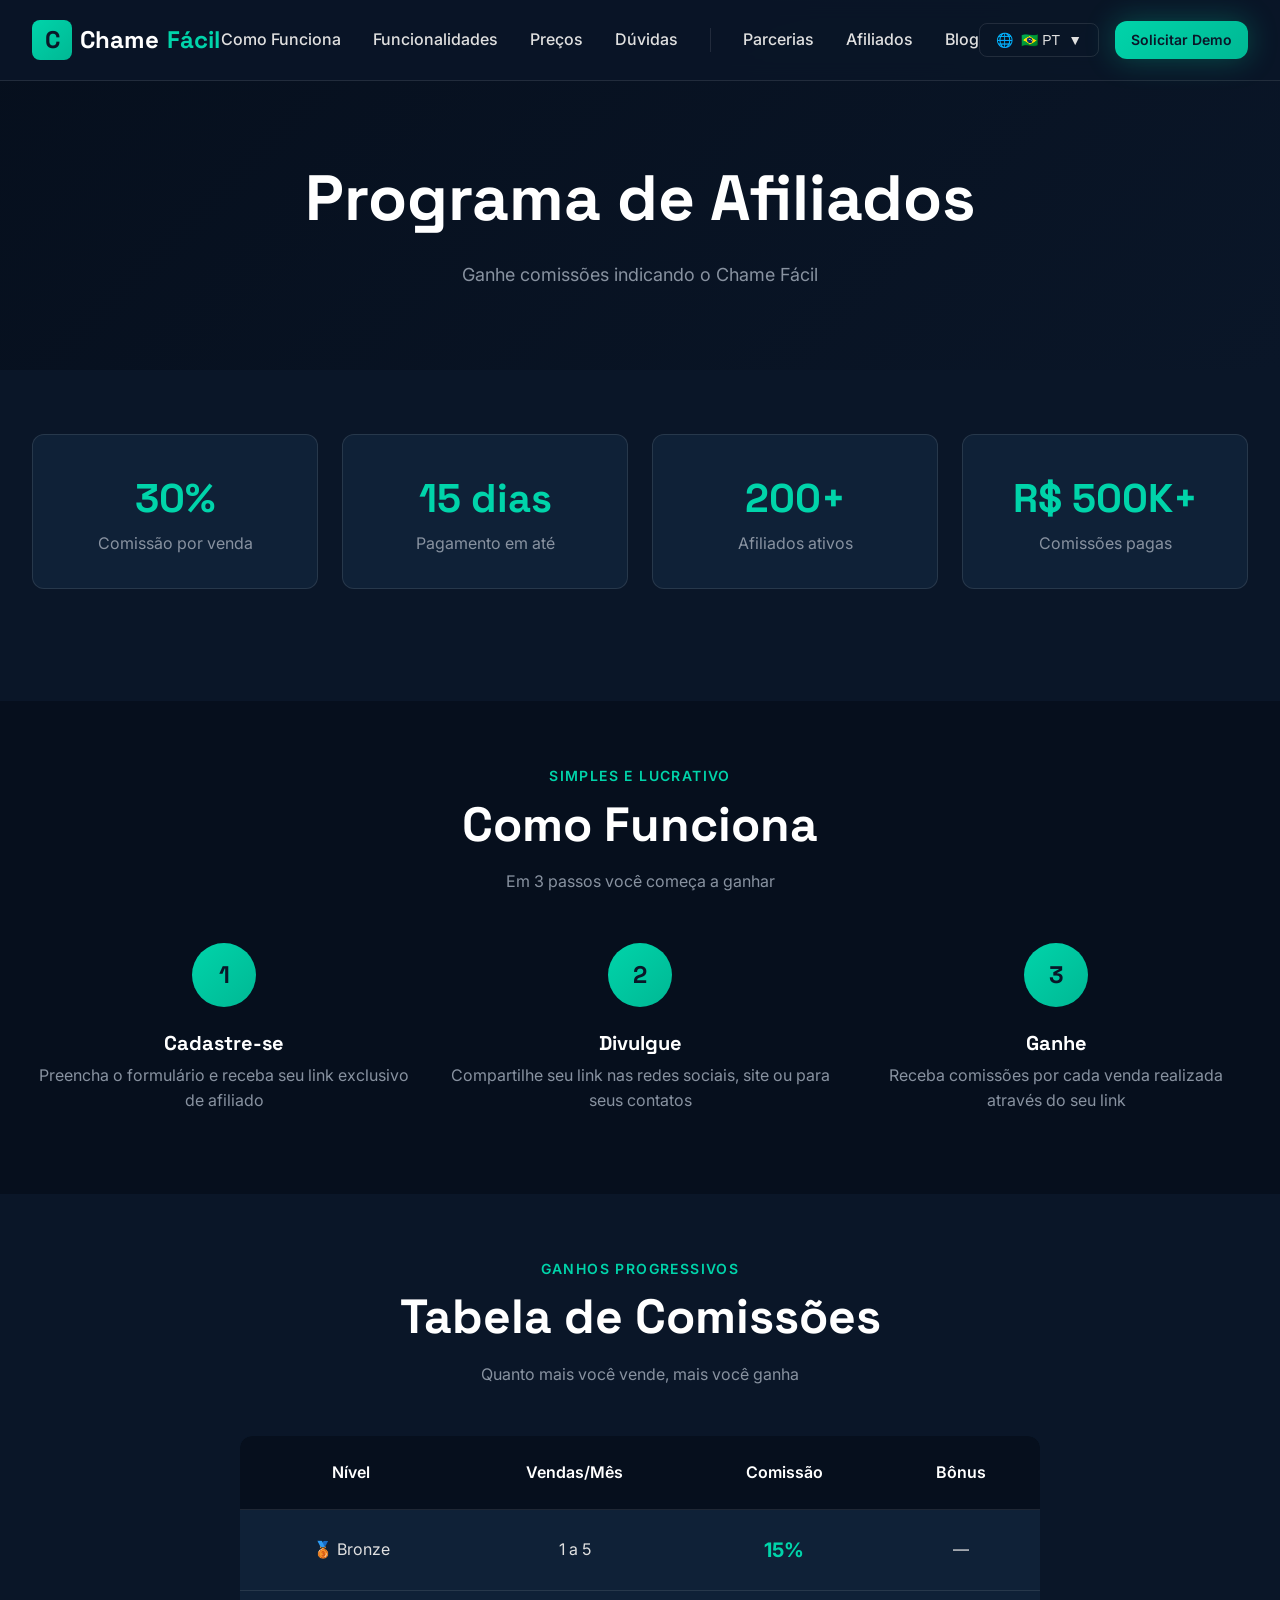
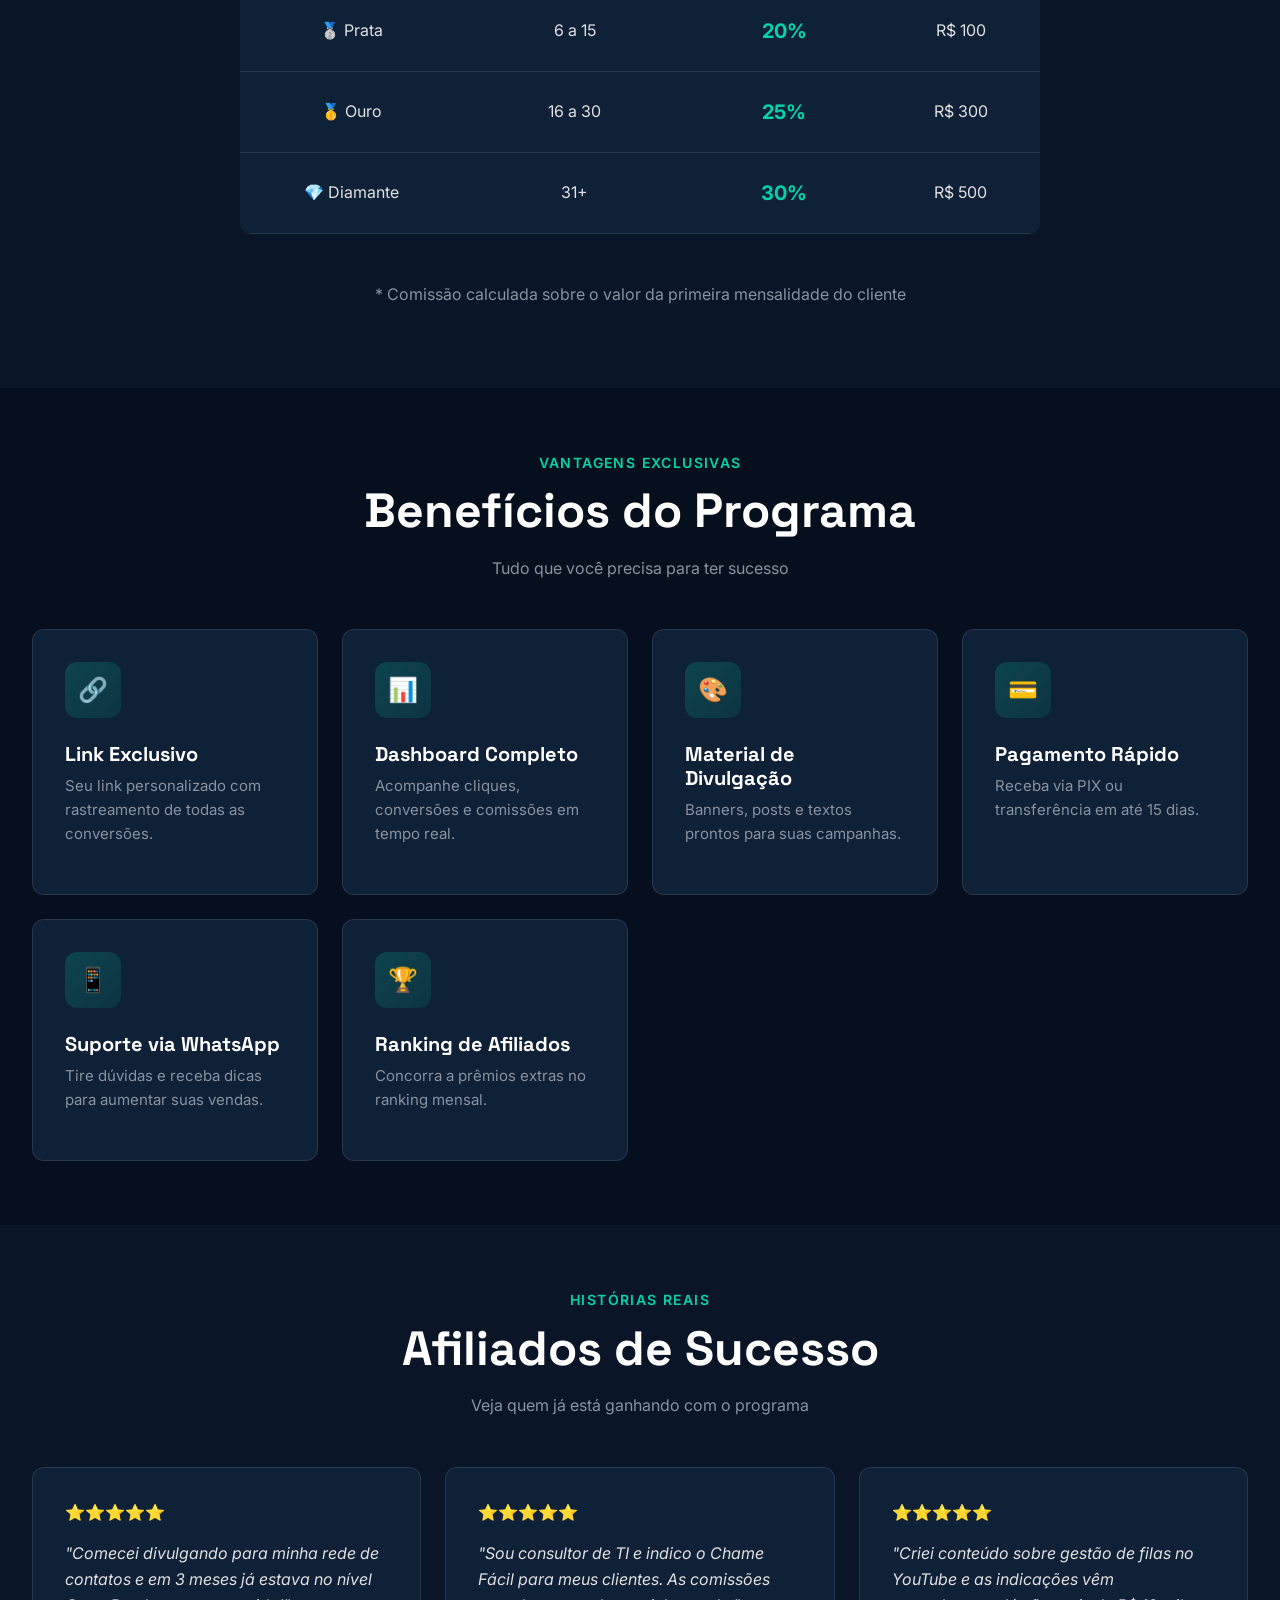
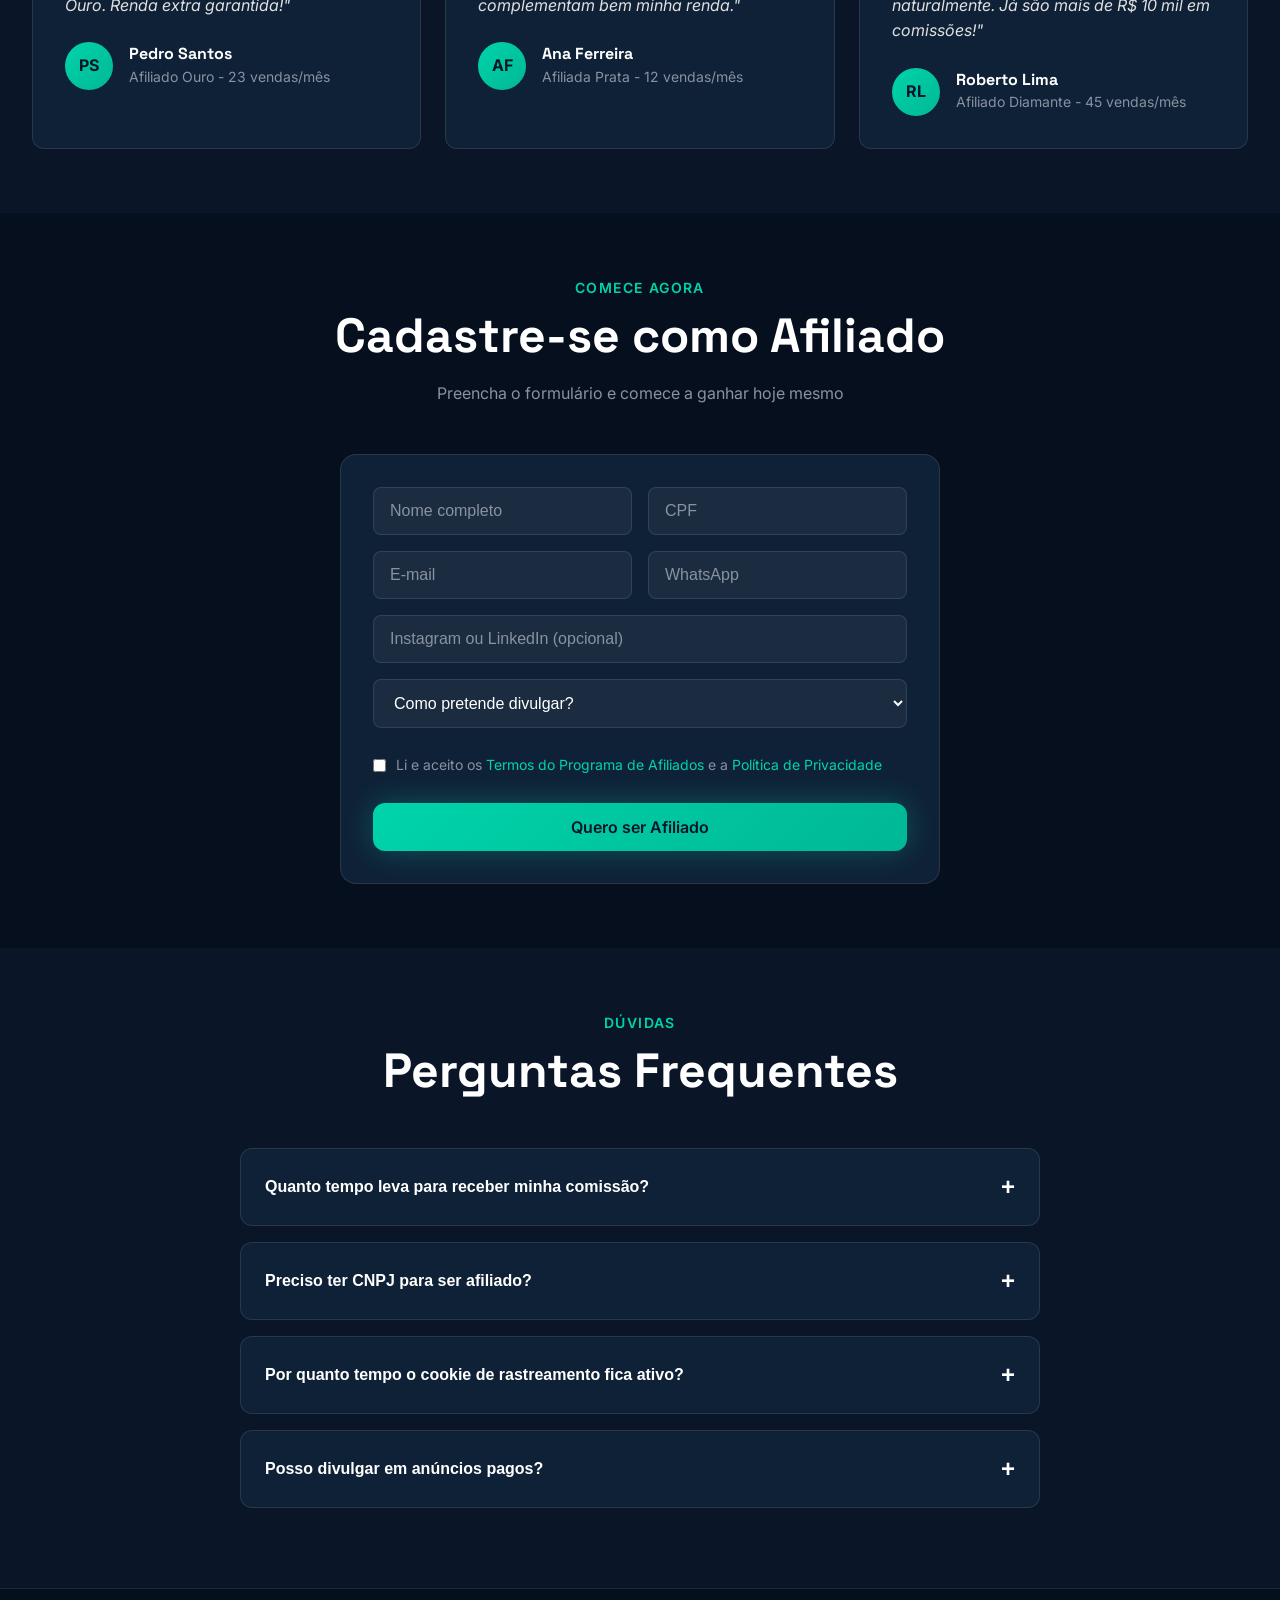
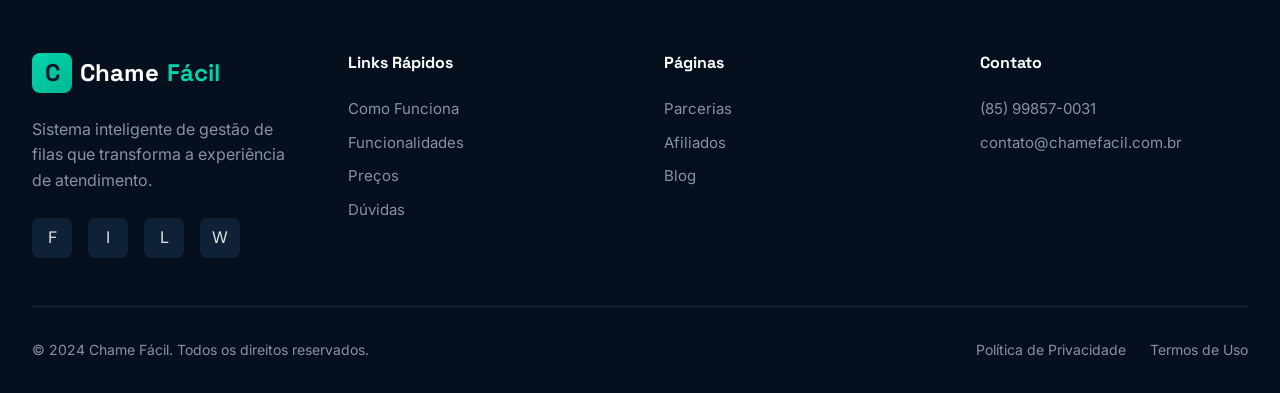
==== pages/afiliados.html @ 40f3c5d5 "feat: commit inicial - Chame Fácil landing page" ====
<!DOCTYPE html>
<html lang="pt-BR">
<head>
  <meta charset="UTF-8">
  <meta name="viewport" content="width=device-width, initial-scale=1.0">
  <meta name="description" content="Programa de Afiliados Chame Fácil - Ganhe comissões indicando">
  <title>Afiliados - Chame Fácil</title>
  <link rel="icon" type="image/svg+xml" href="../favicon.svg">
  <link rel="preconnect" href="https://fonts.googleapis.com">
  <link rel="preconnect" href="https://fonts.gstatic.com" crossorigin>
  <link href="https://fonts.googleapis.com/css2?family=Inter:wght@400;500;600;700&family=Space+Grotesk:wght@500;600;700&display=swap" rel="stylesheet">
  <link rel="stylesheet" href="../css/styles.css">
</head>
<body>
  <!-- Header -->
  <header class="header">
    <div class="container">
      <div class="header-inner">
        <a href="../index.html" class="logo">
          <div class="logo-icon">C</div>
          Chame<span>Fácil</span>
        </a>
        <nav class="nav">
          <a href="../index.html#como-funciona">Como Funciona</a>
          <a href="../index.html#funcionalidades">Funcionalidades</a>
          <a href="../index.html#precos">Preços</a>
          <a href="../index.html#faq">Dúvidas</a>
          <div class="nav-divider"></div>
          <a href="parcerias.html">Parcerias</a>
          <a href="afiliados.html" class="text-primary">Afiliados</a>
          <a href="blog.html">Blog</a>
        </nav>
        <div class="header-actions">
          <div class="language-selector">
            <button class="language-btn">🌐 🇧🇷 PT ▼</button>
            <div class="language-dropdown">
              <div class="language-option active" data-lang="pt">🇧🇷 Português</div>
              <div class="language-option" data-lang="es">🇪🇸 Español</div>
              <div class="language-option" data-lang="en">🇺🇸 English</div>
            </div>
          </div>
          <a href="../index.html#contato" class="btn btn-primary btn-sm">Solicitar Demo</a>
        </div>
        <button class="mobile-menu-btn"><span></span><span></span><span></span></button>
      </div>
    </div>
  </header>

  <!-- Page Hero -->
  <section class="page-hero">
    <div class="container">
      <h1 data-i18n="affiliates_title">Programa de Afiliados</h1>
      <p data-i18n="affiliates_subtitle">Ganhe comissões indicando o Chame Fácil</p>
    </div>
  </section>

  <!-- Stats -->
  <section class="section">
    <div class="container">
      <div class="affiliate-stats">
        <div class="affiliate-stat">
          <div class="affiliate-stat-value">30%</div>
          <div class="affiliate-stat-label" data-i18n="affiliates_stat_1">Comissão por venda</div>
        </div>
        <div class="affiliate-stat">
          <div class="affiliate-stat-value">15 dias</div>
          <div class="affiliate-stat-label" data-i18n="affiliates_stat_2">Pagamento em até</div>
        </div>
        <div class="affiliate-stat">
          <div class="affiliate-stat-value">200+</div>
          <div class="affiliate-stat-label" data-i18n="affiliates_stat_3">Afiliados ativos</div>
        </div>
        <div class="affiliate-stat">
          <div class="affiliate-stat-value">R$ 500K+</div>
          <div class="affiliate-stat-label" data-i18n="affiliates_stat_4">Comissões pagas</div>
        </div>
      </div>
    </div>
  </section>

  <!-- Como Funciona -->
  <section class="section section-dark">
    <div class="container">
      <div class="section-title">
        <span>Simples e Lucrativo</span>
        <h2>Como Funciona</h2>
        <p>Em 3 passos você começa a ganhar</p>
      </div>
      <div class="steps-container">
        <div class="step-card">
          <div class="step-number">1</div>
          <h3>Cadastre-se</h3>
          <p>Preencha o formulário e receba seu link exclusivo de afiliado</p>
        </div>
        <div class="step-card">
          <div class="step-number">2</div>
          <h3>Divulgue</h3>
          <p>Compartilhe seu link nas redes sociais, site ou para seus contatos</p>
        </div>
        <div class="step-card">
          <div class="step-number">3</div>
          <h3>Ganhe</h3>
          <p>Receba comissões por cada venda realizada através do seu link</p>
        </div>
      </div>
    </div>
  </section>

  <!-- Tabela de Comissões -->
  <section class="section">
    <div class="container">
      <div class="section-title">
        <span>Ganhos Progressivos</span>
        <h2>Tabela de Comissões</h2>
        <p>Quanto mais você vende, mais você ganha</p>
      </div>
      <div style="max-width: 800px; margin: 0 auto;">
        <table class="commission-table">
          <thead>
            <tr>
              <th>Nível</th>
              <th>Vendas/Mês</th>
              <th>Comissão</th>
              <th>Bônus</th>
            </tr>
          </thead>
          <tbody>
            <tr>
              <td>🥉 Bronze</td>
              <td>1 a 5</td>
              <td class="commission-highlight">15%</td>
              <td>—</td>
            </tr>
            <tr>
              <td>🥈 Prata</td>
              <td>6 a 15</td>
              <td class="commission-highlight">20%</td>
              <td>R$ 100</td>
            </tr>
            <tr>
              <td>🥇 Ouro</td>
              <td>16 a 30</td>
              <td class="commission-highlight">25%</td>
              <td>R$ 300</td>
            </tr>
            <tr>
              <td>💎 Diamante</td>
              <td>31+</td>
              <td class="commission-highlight">30%</td>
              <td>R$ 500</td>
            </tr>
          </tbody>
        </table>
      </div>
      <p class="text-center text-muted mt-3">* Comissão calculada sobre o valor da primeira mensalidade do cliente</p>
    </div>
  </section>

  <!-- Benefícios -->
  <section class="section section-dark">
    <div class="container">
      <div class="section-title">
        <span>Vantagens Exclusivas</span>
        <h2>Benefícios do Programa</h2>
        <p>Tudo que você precisa para ter sucesso</p>
      </div>
      <div class="features-grid">
        <div class="feature-card">
          <div class="feature-icon">🔗</div>
          <h3>Link Exclusivo</h3>
          <p>Seu link personalizado com rastreamento de todas as conversões.</p>
        </div>
        <div class="feature-card">
          <div class="feature-icon">📊</div>
          <h3>Dashboard Completo</h3>
          <p>Acompanhe cliques, conversões e comissões em tempo real.</p>
        </div>
        <div class="feature-card">
          <div class="feature-icon">🎨</div>
          <h3>Material de Divulgação</h3>
          <p>Banners, posts e textos prontos para suas campanhas.</p>
        </div>
        <div class="feature-card">
          <div class="feature-icon">💳</div>
          <h3>Pagamento Rápido</h3>
          <p>Receba via PIX ou transferência em até 15 dias.</p>
        </div>
        <div class="feature-card">
          <div class="feature-icon">📱</div>
          <h3>Suporte via WhatsApp</h3>
          <p>Tire dúvidas e receba dicas para aumentar suas vendas.</p>
        </div>
        <div class="feature-card">
          <div class="feature-icon">🏆</div>
          <h3>Ranking de Afiliados</h3>
          <p>Concorra a prêmios extras no ranking mensal.</p>
        </div>
      </div>
    </div>
  </section>

  <!-- Depoimentos -->
  <section class="section">
    <div class="container">
      <div class="section-title">
        <span>Histórias Reais</span>
        <h2>Afiliados de Sucesso</h2>
        <p>Veja quem já está ganhando com o programa</p>
      </div>
      <div class="testimonials-grid">
        <div class="testimonial-card">
          <div class="testimonial-stars">⭐⭐⭐⭐⭐</div>
          <p class="testimonial-text">"Comecei divulgando para minha rede de contatos e em 3 meses já estava no nível Ouro. Renda extra garantida!"</p>
          <div class="testimonial-author">
            <div class="testimonial-avatar">PS</div>
            <div class="testimonial-info">
              <h4>Pedro Santos</h4>
              <p>Afiliado Ouro - 23 vendas/mês</p>
            </div>
          </div>
        </div>
        <div class="testimonial-card">
          <div class="testimonial-stars">⭐⭐⭐⭐⭐</div>
          <p class="testimonial-text">"Sou consultor de TI e indico o Chame Fácil para meus clientes. As comissões complementam bem minha renda."</p>
          <div class="testimonial-author">
            <div class="testimonial-avatar">AF</div>
            <div class="testimonial-info">
              <h4>Ana Ferreira</h4>
              <p>Afiliada Prata - 12 vendas/mês</p>
            </div>
          </div>
        </div>
        <div class="testimonial-card">
          <div class="testimonial-stars">⭐⭐⭐⭐⭐</div>
          <p class="testimonial-text">"Criei conteúdo sobre gestão de filas no YouTube e as indicações vêm naturalmente. Já são mais de R$ 10 mil em comissões!"</p>
          <div class="testimonial-author">
            <div class="testimonial-avatar">RL</div>
            <div class="testimonial-info">
              <h4>Roberto Lima</h4>
              <p>Afiliado Diamante - 45 vendas/mês</p>
            </div>
          </div>
        </div>
      </div>
    </div>
  </section>

  <!-- Formulário de Cadastro -->
  <section class="section section-dark">
    <div class="container">
      <div class="section-title">
        <span>Comece Agora</span>
        <h2>Cadastre-se como Afiliado</h2>
        <p>Preencha o formulário e comece a ganhar hoje mesmo</p>
      </div>
      <div class="contact-form-card" style="max-width: 600px; margin: 0 auto;">
        <form class="contact-form">
          <div class="form-row">
            <input type="text" class="form-input" placeholder="Nome completo" required>
            <input type="text" class="form-input" placeholder="CPF" required>
          </div>
          <div class="form-row">
            <input type="email" class="form-input" placeholder="E-mail" required>
            <input type="tel" class="form-input" placeholder="WhatsApp" required>
          </div>
          <input type="text" class="form-input" placeholder="Instagram ou LinkedIn (opcional)">
          <select class="form-select">
            <option value="">Como pretende divulgar?</option>
            <option value="redes-sociais">Redes Sociais</option>
            <option value="site-blog">Site ou Blog</option>
            <option value="youtube">YouTube</option>
            <option value="indicacao-direta">Indicação Direta</option>
            <option value="email-marketing">E-mail Marketing</option>
            <option value="outros">Outros</option>
          </select>
          <div style="display: flex; align-items: flex-start; gap: 10px; margin: 10px 0;">
            <input type="checkbox" id="termos" required style="margin-top: 5px;">
            <label for="termos" style="font-size: 0.875rem; color: var(--text-muted);">
              Li e aceito os <a href="#" style="color: var(--primary);">Termos do Programa de Afiliados</a> e a <a href="#" style="color: var(--primary);">Política de Privacidade</a>
            </label>
          </div>
          <button type="submit" class="btn btn-primary">Quero ser Afiliado</button>
        </form>
      </div>
    </div>
  </section>

  <!-- FAQ -->
  <section class="section">
    <div class="container">
      <div class="section-title">
        <span>Dúvidas</span>
        <h2>Perguntas Frequentes</h2>
      </div>
      <div class="faq-list">
        <div class="faq-item">
          <button class="faq-question">
            <span>Quanto tempo leva para receber minha comissão?</span>
            <span class="faq-icon">+</span>
          </button>
          <div class="faq-answer">
            <div class="faq-answer-content">
              As comissões são pagas em até 15 dias após a confirmação do pagamento pelo cliente. Você pode acompanhar o status no seu dashboard.
            </div>
          </div>
        </div>
        <div class="faq-item">
          <button class="faq-question">
            <span>Preciso ter CNPJ para ser afiliado?</span>
            <span class="faq-icon">+</span>
          </button>
          <div class="faq-answer">
            <div class="faq-answer-content">
              Não! Você pode se cadastrar como pessoa física usando seu CPF. Os pagamentos são feitos via PIX ou transferência bancária.
            </div>
          </div>
        </div>
        <div class="faq-item">
          <button class="faq-question">
            <span>Por quanto tempo o cookie de rastreamento fica ativo?</span>
            <span class="faq-icon">+</span>
          </button>
          <div class="faq-answer">
            <div class="faq-answer-content">
              O cookie fica ativo por 90 dias. Se o cliente acessar seu link e converter dentro desse período, a comissão é sua.
            </div>
          </div>
        </div>
        <div class="faq-item">
          <button class="faq-question">
            <span>Posso divulgar em anúncios pagos?</span>
            <span class="faq-icon">+</span>
          </button>
          <div class="faq-answer">
            <div class="faq-answer-content">
              Sim, você pode usar Google Ads, Facebook Ads e outras plataformas. Apenas não é permitido usar a marca "Chame Fácil" em anúncios de busca.
            </div>
          </div>
        </div>
      </div>
    </div>
  </section>

  <!-- Footer -->
  <footer class="footer">
    <div class="container">
      <div class="footer-grid">
        <div class="footer-brand">
          <a href="../index.html" class="logo">
            <div class="logo-icon">C</div>
            Chame<span>Fácil</span>
          </a>
          <p>Sistema inteligente de gestão de filas que transforma a experiência de atendimento.</p>
          <div class="footer-social">
            <a href="#">F</a>
            <a href="#">I</a>
            <a href="#">L</a>
            <a href="https://wa.me/5585998570031">W</a>
          </div>
        </div>
        <div class="footer-column">
          <h4>Links Rápidos</h4>
          <ul class="footer-links">
            <li><a href="../index.html#como-funciona">Como Funciona</a></li>
            <li><a href="../index.html#funcionalidades">Funcionalidades</a></li>
            <li><a href="../index.html#precos">Preços</a></li>
            <li><a href="../index.html#faq">Dúvidas</a></li>
          </ul>
        </div>
        <div class="footer-column">
          <h4>Páginas</h4>
          <ul class="footer-links">
            <li><a href="parcerias.html">Parcerias</a></li>
            <li><a href="afiliados.html">Afiliados</a></li>
            <li><a href="blog.html">Blog</a></li>
          </ul>
        </div>
        <div class="footer-column">
          <h4>Contato</h4>
          <ul class="footer-links">
            <li><a href="tel:+5585998570031">(85) 99857-0031</a></li>
            <li><a href="mailto:contato@chamefacil.com.br">contato@chamefacil.com.br</a></li>
          </ul>
        </div>
      </div>
      <div class="footer-bottom">
        <p>© 2024 Chame Fácil. Todos os direitos reservados.</p>
        <div class="footer-legal">
          <a href="#">Política de Privacidade</a>
          <a href="#">Termos de Uso</a>
        </div>
      </div>
    </div>
  </footer>

  <script src="../js/main.js"></script>
</body>
</html>
---- css/styles.css ----
/* ============================================
   CHAME FÁCIL - ESTILOS PRINCIPAIS
   Sistema de Gestão de Filas Inteligente
   ============================================ */

/* ============================================
   1. RESET E VARIÁVEIS
   ============================================ */
:root {
  /* Cores principais */
  --primary: #00D4AA;
  --primary-dark: #00B894;
  --primary-light: #00F5C4;
  --secondary: #FF6B35;
  --secondary-dark: #E55A2B;
  
  /* Cores de fundo */
  --bg-dark: #0A1628;
  --bg-darker: #060F1D;
  --bg-card: #0F2137;
  --bg-card-hover: #142A45;
  
  /* Cores de texto */
  --text-white: #FFFFFF;
  --text-light: #E0E0E0;
  --text-muted: #8892A0;
  --text-dark: #1A1A2E;
  
  /* Cores de borda */
  --border-color: rgba(0, 212, 170, 0.2);
  --border-light: rgba(255, 255, 255, 0.1);
  
  /* Sombras */
  --shadow-sm: 0 2px 4px rgba(0, 0, 0, 0.1);
  --shadow-md: 0 4px 12px rgba(0, 0, 0, 0.15);
  --shadow-lg: 0 8px 24px rgba(0, 0, 0, 0.2);
  --shadow-glow: 0 0 30px rgba(0, 212, 170, 0.3);
  
  /* Tipografia */
  --font-display: 'Space Grotesk', sans-serif;
  --font-body: 'Inter', sans-serif;
  
  /* Espaçamentos */
  --spacing-xs: 0.5rem;
  --spacing-sm: 1rem;
  --spacing-md: 1.5rem;
  --spacing-lg: 2rem;
  --spacing-xl: 3rem;
  --spacing-2xl: 4rem;
  
  /* Bordas */
  --radius-sm: 0.375rem;
  --radius-md: 0.5rem;
  --radius-lg: 0.75rem;
  --radius-xl: 1rem;
  --radius-full: 9999px;
  
  /* Transições */
  --transition-fast: 0.15s ease;
  --transition-normal: 0.3s ease;
  --transition-slow: 0.5s ease;
}

* {
  margin: 0;
  padding: 0;
  box-sizing: border-box;
}

html {
  scroll-behavior: smooth;
}

body {
  font-family: var(--font-body);
  background-color: var(--bg-dark);
  color: var(--text-light);
  line-height: 1.6;
  overflow-x: hidden;
}

/* ============================================
   2. TIPOGRAFIA
   ============================================ */
h1, h2, h3, h4, h5, h6 {
  font-family: var(--font-display);
  font-weight: 700;
  line-height: 1.2;
  color: var(--text-white);
}

h1 { font-size: clamp(2.5rem, 5vw, 4rem); }
h2 { font-size: clamp(2rem, 4vw, 3rem); }
h3 { font-size: clamp(1.5rem, 3vw, 2rem); }
h4 { font-size: clamp(1.25rem, 2vw, 1.5rem); }

p {
  color: var(--text-light);
  margin-bottom: var(--spacing-sm);
}

a {
  color: var(--primary);
  text-decoration: none;
  transition: color var(--transition-fast);
}

a:hover {
  color: var(--primary-light);
}

/* ============================================
   3. CONTAINER E LAYOUT
   ============================================ */
.container {
  width: 100%;
  max-width: 1280px;
  margin: 0 auto;
  padding: 0 var(--spacing-sm);
}

@media (min-width: 768px) {
  .container {
    padding: 0 var(--spacing-md);
  }
}

@media (min-width: 1024px) {
  .container {
    padding: 0 var(--spacing-lg);
  }
}

.section {
  padding: var(--spacing-2xl) 0;
}

.section-dark {
  background-color: var(--bg-darker);
}

.section-title {
  text-align: center;
  margin-bottom: var(--spacing-xl);
}

.section-title span {
  display: block;
  color: var(--primary);
  font-size: 0.875rem;
  font-weight: 600;
  text-transform: uppercase;
  letter-spacing: 0.1em;
  margin-bottom: var(--spacing-xs);
}

.section-title h2 {
  margin-bottom: var(--spacing-sm);
}

.section-title p {
  color: var(--text-muted);
  max-width: 600px;
  margin: 0 auto;
}

/* ============================================
   4. BOTÕES
   ============================================ */
.btn {
  display: inline-flex;
  align-items: center;
  justify-content: center;
  gap: var(--spacing-xs);
  padding: 0.875rem 1.75rem;
  font-family: var(--font-body);
  font-size: 1rem;
  font-weight: 600;
  border: none;
  border-radius: var(--radius-lg);
  cursor: pointer;
  transition: all var(--transition-normal);
  text-decoration: none;
}

.btn-primary {
  background: linear-gradient(135deg, var(--primary), var(--primary-dark));
  color: var(--bg-dark);
  box-shadow: var(--shadow-glow);
}

.btn-primary:hover {
  transform: translateY(-2px);
  box-shadow: 0 0 40px rgba(0, 212, 170, 0.4);
  color: var(--bg-dark);
}

.btn-secondary {
  background: transparent;
  color: var(--text-white);
  border: 2px solid var(--border-color);
}

.btn-secondary:hover {
  background: rgba(0, 212, 170, 0.1);
  border-color: var(--primary);
  color: var(--text-white);
}

.btn-outline {
  background: transparent;
  color: var(--primary);
  border: 2px solid var(--primary);
}

.btn-outline:hover {
  background: var(--primary);
  color: var(--bg-dark);
}

.btn-orange {
  background: linear-gradient(135deg, var(--secondary), var(--secondary-dark));
  color: var(--text-white);
}

.btn-orange:hover {
  transform: translateY(-2px);
  box-shadow: 0 0 30px rgba(255, 107, 53, 0.4);
  color: var(--text-white);
}

.btn-sm {
  padding: 0.5rem 1rem;
  font-size: 0.875rem;
}

.btn-lg {
  padding: 1rem 2rem;
  font-size: 1.125rem;
}

/* ============================================
   5. HEADER / NAVEGAÇÃO
   ============================================ */
.header {
  position: fixed;
  top: 0;
  left: 0;
  right: 0;
  z-index: 1000;
  background: rgba(10, 22, 40, 0.95);
  backdrop-filter: blur(10px);
  border-bottom: 1px solid var(--border-light);
  transition: all var(--transition-normal);
}

.header.scrolled {
  background: rgba(10, 22, 40, 0.98);
  box-shadow: var(--shadow-md);
}

.header-inner {
  display: flex;
  align-items: center;
  justify-content: space-between;
  height: 80px;
}

.logo {
  display: flex;
  align-items: center;
  gap: var(--spacing-xs);
  font-family: var(--font-display);
  font-size: 1.5rem;
  font-weight: 700;
  color: var(--text-white);
}

.logo-icon {
  width: 40px;
  height: 40px;
  background: linear-gradient(135deg, var(--primary), var(--primary-dark));
  border-radius: var(--radius-md);
  display: flex;
  align-items: center;
  justify-content: center;
  font-weight: 700;
  color: var(--bg-dark);
}

.logo span {
  color: var(--primary);
}

.nav {
  display: none;
  align-items: center;
  gap: var(--spacing-lg);
}

@media (min-width: 1024px) {
  .nav {
    display: flex;
  }
}

.nav a {
  color: var(--text-light);
  font-weight: 500;
  transition: color var(--transition-fast);
}

.nav a:hover {
  color: var(--primary);
}

.nav-divider {
  width: 1px;
  height: 24px;
  background: var(--border-light);
}

.header-actions {
  display: flex;
  align-items: center;
  gap: var(--spacing-sm);
}

.language-selector {
  position: relative;
}

.language-btn {
  display: flex;
  align-items: center;
  gap: var(--spacing-xs);
  padding: 0.5rem 1rem;
  background: transparent;
  border: 1px solid var(--border-light);
  border-radius: var(--radius-md);
  color: var(--text-light);
  font-size: 0.875rem;
  cursor: pointer;
  transition: all var(--transition-fast);
}

.language-btn:hover {
  border-color: var(--primary);
}

.language-dropdown {
  position: absolute;
  top: 100%;
  right: 0;
  margin-top: var(--spacing-xs);
  background: var(--bg-card);
  border: 1px solid var(--border-light);
  border-radius: var(--radius-md);
  min-width: 150px;
  opacity: 0;
  visibility: hidden;
  transform: translateY(-10px);
  transition: all var(--transition-fast);
}

.language-selector.active .language-dropdown {
  opacity: 1;
  visibility: visible;
  transform: translateY(0);
}

.language-option {
  display: flex;
  align-items: center;
  gap: var(--spacing-xs);
  padding: 0.75rem 1rem;
  color: var(--text-light);
  cursor: pointer;
  transition: background var(--transition-fast);
}

.language-option:hover {
  background: var(--bg-card-hover);
}

.language-option.active {
  color: var(--primary);
}

/* Mobile Menu */
.mobile-menu-btn {
  display: flex;
  flex-direction: column;
  gap: 5px;
  padding: 10px;
  background: transparent;
  border: none;
  cursor: pointer;
}

@media (min-width: 1024px) {
  .mobile-menu-btn {
    display: none;
  }
}

.mobile-menu-btn span {
  display: block;
  width: 24px;
  height: 2px;
  background: var(--text-white);
  transition: all var(--transition-fast);
}

.mobile-nav {
  position: fixed;
  top: 80px;
  left: 0;
  right: 0;
  bottom: 0;
  background: var(--bg-dark);
  padding: var(--spacing-lg);
  transform: translateX(100%);
  transition: transform var(--transition-normal);
}

.mobile-nav.active {
  transform: translateX(0);
}

.mobile-nav a {
  display: block;
  padding: var(--spacing-sm) 0;
  color: var(--text-light);
  font-size: 1.125rem;
  border-bottom: 1px solid var(--border-light);
}

/* ============================================
   6. HERO SECTION
   ============================================ */
.hero {
  position: relative;
  min-height: 100vh;
  display: flex;
  align-items: center;
  padding-top: 80px;
  overflow: hidden;
}

.hero-bg {
  position: absolute;
  inset: 0;
  z-index: -1;
}

.hero-bg img {
  width: 100%;
  height: 100%;
  object-fit: cover;
  opacity: 0.3;
}

.hero-bg::after {
  content: '';
  position: absolute;
  inset: 0;
  background: linear-gradient(135deg, rgba(10, 22, 40, 0.95), rgba(10, 22, 40, 0.8));
}

.hero-inner {
  display: grid;
  grid-template-columns: 1fr;
  gap: var(--spacing-xl);
  align-items: center;
}

@media (min-width: 1024px) {
  .hero-inner {
    grid-template-columns: 1fr 1fr;
  }
}

.hero-content {
  max-width: 600px;
}

.hero-badge {
  display: inline-flex;
  align-items: center;
  gap: var(--spacing-xs);
  padding: 0.5rem 1rem;
  background: rgba(0, 212, 170, 0.1);
  border: 1px solid var(--border-color);
  border-radius: var(--radius-full);
  color: var(--primary);
  font-size: 0.875rem;
  font-weight: 500;
  margin-bottom: var(--spacing-md);
}

.hero-badge::before {
  content: '';
  width: 8px;
  height: 8px;
  background: var(--primary);
  border-radius: 50%;
  animation: pulse 2s infinite;
}

@keyframes pulse {
  0%, 100% { opacity: 1; }
  50% { opacity: 0.5; }
}

.hero-title {
  margin-bottom: var(--spacing-md);
}

.hero-title span {
  color: var(--primary);
}

.hero-description {
  font-size: 1.125rem;
  color: var(--text-muted);
  margin-bottom: var(--spacing-lg);
}

.hero-buttons {
  display: flex;
  flex-wrap: wrap;
  gap: var(--spacing-sm);
  margin-bottom: var(--spacing-xl);
}

.hero-stats {
  display: grid;
  grid-template-columns: repeat(3, 1fr);
  gap: var(--spacing-md);
}

.hero-stat {
  text-align: center;
}

.hero-stat-value {
  font-family: var(--font-display);
  font-size: 2.5rem;
  font-weight: 700;
  color: var(--primary);
}

.hero-stat-label {
  font-size: 0.875rem;
  color: var(--text-muted);
}

/* Hero Form */
.hero-form-card {
  background: rgba(15, 33, 55, 0.9);
  backdrop-filter: blur(10px);
  border: 1px solid var(--border-light);
  border-radius: var(--radius-xl);
  padding: var(--spacing-lg);
}

.hero-form-title {
  font-size: 1.5rem;
  text-align: center;
  margin-bottom: var(--spacing-xs);
}

.hero-form-subtitle {
  text-align: center;
  color: var(--text-muted);
  margin-bottom: var(--spacing-md);
}

.hero-form {
  display: flex;
  flex-direction: column;
  gap: var(--spacing-sm);
}

.form-input {
  width: 100%;
  padding: 0.875rem 1rem;
  background: rgba(255, 255, 255, 0.05);
  border: 1px solid var(--border-light);
  border-radius: var(--radius-md);
  color: var(--text-white);
  font-size: 1rem;
  transition: all var(--transition-fast);
}

.form-input::placeholder {
  color: var(--text-muted);
}

.form-input:focus {
  outline: none;
  border-color: var(--primary);
  background: rgba(0, 212, 170, 0.05);
}

.form-submit {
  width: 100%;
  margin-top: var(--spacing-xs);
}

.form-trust {
  display: flex;
  justify-content: center;
  gap: var(--spacing-md);
  margin-top: var(--spacing-sm);
  font-size: 0.875rem;
  color: var(--text-muted);
}

.form-trust span {
  display: flex;
  align-items: center;
  gap: var(--spacing-xs);
}

/* ============================================
   7. FEATURES SECTION
   ============================================ */
.features-grid {
  display: grid;
  grid-template-columns: repeat(auto-fit, minmax(280px, 1fr));
  gap: var(--spacing-md);
}

.feature-card {
  background: var(--bg-card);
  border: 1px solid var(--border-light);
  border-radius: var(--radius-lg);
  padding: var(--spacing-lg);
  transition: all var(--transition-normal);
}

.feature-card:hover {
  transform: translateY(-5px);
  border-color: var(--primary);
  box-shadow: var(--shadow-glow);
}

.feature-icon {
  width: 56px;
  height: 56px;
  background: linear-gradient(135deg, rgba(0, 212, 170, 0.2), rgba(0, 212, 170, 0.1));
  border-radius: var(--radius-lg);
  display: flex;
  align-items: center;
  justify-content: center;
  margin-bottom: var(--spacing-md);
  font-size: 1.5rem;
}

.feature-card h3 {
  font-size: 1.25rem;
  margin-bottom: var(--spacing-xs);
}

.feature-card p {
  color: var(--text-muted);
  font-size: 0.9375rem;
}

/* ============================================
   8. HOW IT WORKS SECTION
   ============================================ */
.steps-container {
  display: grid;
  grid-template-columns: repeat(auto-fit, minmax(250px, 1fr));
  gap: var(--spacing-lg);
  position: relative;
}

.step-card {
  text-align: center;
  position: relative;
}

.step-number {
  width: 64px;
  height: 64px;
  background: linear-gradient(135deg, var(--primary), var(--primary-dark));
  border-radius: 50%;
  display: flex;
  align-items: center;
  justify-content: center;
  font-family: var(--font-display);
  font-size: 1.5rem;
  font-weight: 700;
  color: var(--bg-dark);
  margin: 0 auto var(--spacing-md);
}

.step-card h3 {
  font-size: 1.25rem;
  margin-bottom: var(--spacing-xs);
}

.step-card p {
  color: var(--text-muted);
}

/* ============================================
   9. PRICING SECTION
   ============================================ */
.pricing-cards {
  display: grid;
  grid-template-columns: repeat(auto-fit, minmax(220px, 1fr));
  gap: var(--spacing-md);
  margin-bottom: var(--spacing-xl);
}

.pricing-card {
  background: var(--bg-card);
  border: 1px solid var(--border-light);
  border-radius: var(--radius-xl);
  padding: var(--spacing-lg);
  text-align: center;
  position: relative;
  transition: all var(--transition-normal);
}

.pricing-card:hover {
  transform: translateY(-5px);
  border-color: var(--primary);
}

.pricing-card.popular {
  border-color: var(--primary);
  box-shadow: var(--shadow-glow);
}

.pricing-badge {
  position: absolute;
  top: -12px;
  left: 50%;
  transform: translateX(-50%);
  background: linear-gradient(135deg, var(--primary), var(--primary-dark));
  color: var(--bg-dark);
  padding: 0.25rem 1rem;
  border-radius: var(--radius-full);
  font-size: 0.75rem;
  font-weight: 600;
}

.pricing-icon {
  font-size: 2.5rem;
  margin-bottom: var(--spacing-sm);
}

.pricing-card h3 {
  font-size: 1.5rem;
  margin-bottom: var(--spacing-xs);
}

.pricing-price {
  font-family: var(--font-display);
  font-size: 2rem;
  font-weight: 700;
  color: var(--primary);
  margin-bottom: var(--spacing-xs);
}

.pricing-price small {
  font-size: 1rem;
  font-weight: 400;
  color: var(--text-muted);
}

.pricing-implantation {
  font-size: 0.875rem;
  color: var(--text-muted);
  margin-bottom: var(--spacing-md);
}

.pricing-features {
  list-style: none;
  text-align: left;
  margin-bottom: var(--spacing-md);
}

.pricing-features li {
  display: flex;
  align-items: center;
  gap: var(--spacing-xs);
  padding: var(--spacing-xs) 0;
  font-size: 0.875rem;
  color: var(--text-light);
}

.pricing-features li.disabled {
  color: var(--text-muted);
  text-decoration: line-through;
}

.pricing-features li::before {
  content: '✓';
  color: var(--primary);
  font-weight: 700;
}

.pricing-features li.disabled::before {
  content: '✗';
  color: var(--text-muted);
}

/* Pricing Table */
.pricing-table-container {
  overflow-x: auto;
  margin-top: var(--spacing-xl);
}

.pricing-table {
  width: 100%;
  border-collapse: collapse;
  background: var(--bg-card);
  border-radius: var(--radius-lg);
  overflow: hidden;
}

.pricing-table th,
.pricing-table td {
  padding: var(--spacing-sm) var(--spacing-md);
  text-align: center;
  border-bottom: 1px solid var(--border-light);
}

.pricing-table th {
  background: var(--bg-darker);
  color: var(--text-white);
  font-weight: 600;
}

.pricing-table th:first-child,
.pricing-table td:first-child {
  text-align: left;
}

.pricing-table tr:hover {
  background: var(--bg-card-hover);
}

.pricing-table .check {
  color: var(--primary);
  font-weight: 700;
}

.pricing-table .cross {
  color: var(--text-muted);
}

.pricing-extra {
  display: flex;
  flex-direction: column;
  gap: 2px;
}

.pricing-extra-value {
  color: var(--secondary);
  font-weight: 600;
}

.pricing-extra-desc {
  font-size: 0.75rem;
  color: var(--text-muted);
}

.pricing-note {
  text-align: center;
  margin-top: var(--spacing-md);
  padding: var(--spacing-sm);
  background: rgba(0, 212, 170, 0.1);
  border-radius: var(--radius-md);
  color: var(--text-light);
}

.pricing-note strong {
  color: var(--primary);
}

/* ============================================
   10. TESTIMONIALS SECTION
   ============================================ */
.testimonials-grid {
  display: grid;
  grid-template-columns: repeat(auto-fit, minmax(300px, 1fr));
  gap: var(--spacing-md);
}

.testimonial-card {
  background: var(--bg-card);
  border: 1px solid var(--border-light);
  border-radius: var(--radius-lg);
  padding: var(--spacing-lg);
}

.testimonial-stars {
  color: #FFD700;
  margin-bottom: var(--spacing-sm);
}

.testimonial-text {
  font-style: italic;
  margin-bottom: var(--spacing-md);
  color: var(--text-light);
}

.testimonial-author {
  display: flex;
  align-items: center;
  gap: var(--spacing-sm);
}

.testimonial-avatar {
  width: 48px;
  height: 48px;
  background: linear-gradient(135deg, var(--primary), var(--primary-dark));
  border-radius: 50%;
  display: flex;
  align-items: center;
  justify-content: center;
  font-weight: 700;
  color: var(--bg-dark);
}

.testimonial-info h4 {
  font-size: 1rem;
  margin-bottom: 2px;
}

.testimonial-info p {
  font-size: 0.875rem;
  color: var(--text-muted);
  margin: 0;
}

/* ============================================
   11. FAQ SECTION
   ============================================ */
.faq-list {
  max-width: 800px;
  margin: 0 auto;
}

.faq-item {
  background: var(--bg-card);
  border: 1px solid var(--border-light);
  border-radius: var(--radius-lg);
  margin-bottom: var(--spacing-sm);
  overflow: hidden;
}

.faq-question {
  width: 100%;
  display: flex;
  align-items: center;
  justify-content: space-between;
  padding: var(--spacing-md);
  background: transparent;
  border: none;
  color: var(--text-white);
  font-size: 1rem;
  font-weight: 600;
  text-align: left;
  cursor: pointer;
  transition: all var(--transition-fast);
}

.faq-question:hover {
  color: var(--primary);
}

.faq-icon {
  font-size: 1.5rem;
  transition: transform var(--transition-fast);
}

.faq-item.active .faq-icon {
  transform: rotate(45deg);
}

.faq-answer {
  max-height: 0;
  overflow: hidden;
  transition: max-height var(--transition-normal);
}

.faq-item.active .faq-answer {
  max-height: 500px;
}

.faq-answer-content {
  padding: 0 var(--spacing-md) var(--spacing-md);
  color: var(--text-muted);
}

/* ============================================
   12. CLIENTS SECTION
   ============================================ */
.clients-segments {
  display: grid;
  grid-template-columns: repeat(auto-fit, minmax(280px, 1fr));
  gap: var(--spacing-lg);
}

.client-segment {
  background: var(--bg-card);
  border: 1px solid var(--border-light);
  border-radius: var(--radius-lg);
  padding: var(--spacing-lg);
}

.client-segment h3 {
  display: flex;
  align-items: center;
  gap: var(--spacing-sm);
  font-size: 1.25rem;
  margin-bottom: var(--spacing-md);
  padding-bottom: var(--spacing-sm);
  border-bottom: 1px solid var(--border-light);
}

.client-logos {
  display: grid;
  grid-template-columns: repeat(3, 1fr);
  gap: var(--spacing-sm);
}

.client-logo {
  aspect-ratio: 1;
  background: var(--bg-darker);
  border-radius: var(--radius-md);
  display: flex;
  flex-direction: column;
  align-items: center;
  justify-content: center;
  padding: var(--spacing-sm);
  font-size: 0.75rem;
  color: var(--text-muted);
  text-align: center;
}

.client-logo-icon {
  font-size: 1.5rem;
  margin-bottom: var(--spacing-xs);
}

/* ============================================
   13. CTA SECTION
   ============================================ */
.cta-section {
  background: linear-gradient(135deg, var(--primary), var(--primary-dark));
  padding: var(--spacing-2xl) 0;
  text-align: center;
}

.cta-section h2 {
  color: var(--bg-dark);
  margin-bottom: var(--spacing-sm);
}

.cta-section p {
  color: rgba(10, 22, 40, 0.8);
  max-width: 600px;
  margin: 0 auto var(--spacing-lg);
}

.cta-section .btn {
  background: var(--bg-dark);
  color: var(--text-white);
}

.cta-section .btn:hover {
  background: var(--bg-darker);
  color: var(--text-white);
}

/* ============================================
   14. CONTACT SECTION
   ============================================ */
.contact-grid {
  display: grid;
  grid-template-columns: 1fr;
  gap: var(--spacing-xl);
}

@media (min-width: 1024px) {
  .contact-grid {
    grid-template-columns: 1fr 1fr;
  }
}

.contact-info h3 {
  font-size: 1.5rem;
  margin-bottom: var(--spacing-md);
}

.contact-info p {
  color: var(--text-muted);
  margin-bottom: var(--spacing-lg);
}

.contact-methods {
  display: flex;
  flex-direction: column;
  gap: var(--spacing-md);
}

.contact-method {
  display: flex;
  align-items: flex-start;
  gap: var(--spacing-sm);
}

.contact-method-icon {
  width: 48px;
  height: 48px;
  background: rgba(0, 212, 170, 0.1);
  border-radius: var(--radius-md);
  display: flex;
  align-items: center;
  justify-content: center;
  color: var(--primary);
  font-size: 1.25rem;
  flex-shrink: 0;
}

.contact-method h4 {
  font-size: 1rem;
  margin-bottom: 2px;
}

.contact-method p {
  color: var(--text-muted);
  margin: 0;
}

.contact-method a {
  color: var(--primary);
}

.contact-form-card {
  background: var(--bg-card);
  border: 1px solid var(--border-light);
  border-radius: var(--radius-xl);
  padding: var(--spacing-lg);
}

.contact-form {
  display: flex;
  flex-direction: column;
  gap: var(--spacing-sm);
}

.form-row {
  display: grid;
  grid-template-columns: 1fr;
  gap: var(--spacing-sm);
}

@media (min-width: 640px) {
  .form-row {
    grid-template-columns: 1fr 1fr;
  }
}

.form-select {
  width: 100%;
  padding: 0.875rem 1rem;
  background: rgba(255, 255, 255, 0.05);
  border: 1px solid var(--border-light);
  border-radius: var(--radius-md);
  color: var(--text-white);
  font-size: 1rem;
  cursor: pointer;
}

.form-select option {
  background: var(--bg-dark);
}

.form-textarea {
  min-height: 120px;
  resize: vertical;
}

/* ============================================
   15. FOOTER
   ============================================ */
.footer {
  background: var(--bg-darker);
  padding: var(--spacing-2xl) 0 var(--spacing-lg);
  border-top: 1px solid var(--border-light);
}

.footer-grid {
  display: grid;
  grid-template-columns: repeat(auto-fit, minmax(200px, 1fr));
  gap: var(--spacing-xl);
  margin-bottom: var(--spacing-xl);
}

.footer-brand {
  max-width: 300px;
}

.footer-brand .logo {
  margin-bottom: var(--spacing-md);
}

.footer-brand p {
  color: var(--text-muted);
  margin-bottom: var(--spacing-md);
}

.footer-social {
  display: flex;
  gap: var(--spacing-sm);
}

.footer-social a {
  width: 40px;
  height: 40px;
  background: var(--bg-card);
  border-radius: var(--radius-md);
  display: flex;
  align-items: center;
  justify-content: center;
  color: var(--text-light);
  transition: all var(--transition-fast);
}

.footer-social a:hover {
  background: var(--primary);
  color: var(--bg-dark);
}

.footer-column h4 {
  font-size: 1rem;
  margin-bottom: var(--spacing-md);
  color: var(--text-white);
}

.footer-links {
  list-style: none;
}

.footer-links li {
  margin-bottom: var(--spacing-xs);
}

.footer-links a {
  color: var(--text-muted);
  font-size: 0.9375rem;
  transition: color var(--transition-fast);
}

.footer-links a:hover {
  color: var(--primary);
}

.footer-bottom {
  display: flex;
  flex-direction: column;
  align-items: center;
  gap: var(--spacing-sm);
  padding-top: var(--spacing-lg);
  border-top: 1px solid var(--border-light);
  text-align: center;
}

@media (min-width: 768px) {
  .footer-bottom {
    flex-direction: row;
    justify-content: space-between;
  }
}

.footer-bottom p {
  color: var(--text-muted);
  font-size: 0.875rem;
  margin: 0;
}

.footer-legal {
  display: flex;
  gap: var(--spacing-md);
}

.footer-legal a {
  color: var(--text-muted);
  font-size: 0.875rem;
}

/* ============================================
   16. PAGES - PARCERIAS
   ============================================ */
.page-hero {
  padding: 160px 0 80px;
  background: linear-gradient(135deg, var(--bg-darker), var(--bg-dark));
  text-align: center;
}

.page-hero h1 {
  margin-bottom: var(--spacing-md);
}

.page-hero p {
  max-width: 600px;
  margin: 0 auto;
  color: var(--text-muted);
  font-size: 1.125rem;
}

.partners-benefits {
  display: grid;
  grid-template-columns: repeat(auto-fit, minmax(300px, 1fr));
  gap: var(--spacing-lg);
}

.partner-benefit {
  background: var(--bg-card);
  border: 1px solid var(--border-light);
  border-radius: var(--radius-lg);
  padding: var(--spacing-lg);
  text-align: center;
}

.partner-benefit-icon {
  width: 80px;
  height: 80px;
  background: linear-gradient(135deg, rgba(0, 212, 170, 0.2), rgba(0, 212, 170, 0.1));
  border-radius: 50%;
  display: flex;
  align-items: center;
  justify-content: center;
  margin: 0 auto var(--spacing-md);
  font-size: 2rem;
}

.partner-models {
  display: grid;
  grid-template-columns: repeat(auto-fit, minmax(280px, 1fr));
  gap: var(--spacing-md);
}

.partner-model {
  background: var(--bg-card);
  border: 1px solid var(--border-light);
  border-radius: var(--radius-lg);
  padding: var(--spacing-lg);
}

.partner-model h3 {
  display: flex;
  align-items: center;
  gap: var(--spacing-sm);
  margin-bottom: var(--spacing-sm);
}

.partner-model ul {
  list-style: none;
  margin-top: var(--spacing-md);
}

.partner-model li {
  display: flex;
  align-items: center;
  gap: var(--spacing-xs);
  padding: var(--spacing-xs) 0;
  color: var(--text-light);
}

.partner-model li::before {
  content: '✓';
  color: var(--primary);
  font-weight: 700;
}

/* ============================================
   17. PAGES - AFILIADOS
   ============================================ */
.affiliate-stats {
  display: grid;
  grid-template-columns: repeat(auto-fit, minmax(200px, 1fr));
  gap: var(--spacing-md);
  margin-bottom: var(--spacing-xl);
}

.affiliate-stat {
  background: var(--bg-card);
  border: 1px solid var(--border-light);
  border-radius: var(--radius-lg);
  padding: var(--spacing-lg);
  text-align: center;
}

.affiliate-stat-value {
  font-family: var(--font-display);
  font-size: 2.5rem;
  font-weight: 700;
  color: var(--primary);
}

.affiliate-stat-label {
  color: var(--text-muted);
}

.commission-table {
  width: 100%;
  border-collapse: collapse;
  background: var(--bg-card);
  border-radius: var(--radius-lg);
  overflow: hidden;
  margin-bottom: var(--spacing-xl);
}

.commission-table th,
.commission-table td {
  padding: var(--spacing-md);
  text-align: center;
  border-bottom: 1px solid var(--border-light);
}

.commission-table th {
  background: var(--bg-darker);
  color: var(--text-white);
  font-weight: 600;
}

.commission-table tr:hover {
  background: var(--bg-card-hover);
}

.commission-highlight {
  color: var(--primary);
  font-weight: 700;
  font-size: 1.25rem;
}

/* ============================================
   18. PAGES - BLOG
   ============================================ */
.blog-grid {
  display: grid;
  grid-template-columns: repeat(auto-fit, minmax(320px, 1fr));
  gap: var(--spacing-lg);
}

.blog-card {
  background: var(--bg-card);
  border: 1px solid var(--border-light);
  border-radius: var(--radius-lg);
  overflow: hidden;
  transition: all var(--transition-normal);
}

.blog-card:hover {
  transform: translateY(-5px);
  border-color: var(--primary);
}

.blog-card-image {
  width: 100%;
  height: 200px;
  object-fit: cover;
}

.blog-card-content {
  padding: var(--spacing-md);
}

.blog-card-category {
  display: inline-block;
  padding: 0.25rem 0.75rem;
  background: rgba(0, 212, 170, 0.1);
  color: var(--primary);
  border-radius: var(--radius-full);
  font-size: 0.75rem;
  font-weight: 600;
  margin-bottom: var(--spacing-sm);
}

.blog-card h3 {
  font-size: 1.25rem;
  margin-bottom: var(--spacing-xs);
  line-height: 1.4;
}

.blog-card h3 a {
  color: var(--text-white);
}

.blog-card h3 a:hover {
  color: var(--primary);
}

.blog-card p {
  color: var(--text-muted);
  font-size: 0.9375rem;
  margin-bottom: var(--spacing-sm);
}

.blog-card-meta {
  display: flex;
  align-items: center;
  gap: var(--spacing-md);
  font-size: 0.875rem;
  color: var(--text-muted);
}

/* Blog Post Page */
.blog-post {
  max-width: 800px;
  margin: 0 auto;
  padding: 160px var(--spacing-md) var(--spacing-2xl);
}

.blog-post-header {
  margin-bottom: var(--spacing-xl);
}

.blog-post-category {
  display: inline-block;
  padding: 0.25rem 0.75rem;
  background: rgba(0, 212, 170, 0.1);
  color: var(--primary);
  border-radius: var(--radius-full);
  font-size: 0.875rem;
  font-weight: 600;
  margin-bottom: var(--spacing-md);
}

.blog-post h1 {
  margin-bottom: var(--spacing-md);
}

.blog-post-meta {
  display: flex;
  align-items: center;
  gap: var(--spacing-lg);
  color: var(--text-muted);
}

.blog-post-image {
  width: 100%;
  border-radius: var(--radius-lg);
  margin-bottom: var(--spacing-xl);
}

.blog-post-content {
  font-size: 1.125rem;
  line-height: 1.8;
}

.blog-post-content h2 {
  margin: var(--spacing-xl) 0 var(--spacing-md);
}

.blog-post-content h3 {
  margin: var(--spacing-lg) 0 var(--spacing-sm);
}

.blog-post-content p {
  margin-bottom: var(--spacing-md);
}

.blog-post-content ul,
.blog-post-content ol {
  margin: var(--spacing-md) 0;
  padding-left: var(--spacing-lg);
}

.blog-post-content li {
  margin-bottom: var(--spacing-xs);
}

.blog-post-content blockquote {
  border-left: 4px solid var(--primary);
  padding-left: var(--spacing-md);
  margin: var(--spacing-lg) 0;
  font-style: italic;
  color: var(--text-muted);
}

/* ============================================
   19. UTILITIES
   ============================================ */
.text-center { text-align: center; }
.text-left { text-align: left; }
.text-right { text-align: right; }

.text-primary { color: var(--primary); }
.text-secondary { color: var(--secondary); }
.text-muted { color: var(--text-muted); }
.text-white { color: var(--text-white); }

.bg-dark { background-color: var(--bg-dark); }
.bg-darker { background-color: var(--bg-darker); }
.bg-card { background-color: var(--bg-card); }

.mt-0 { margin-top: 0; }
.mt-1 { margin-top: var(--spacing-xs); }
.mt-2 { margin-top: var(--spacing-sm); }
.mt-3 { margin-top: var(--spacing-md); }
.mt-4 { margin-top: var(--spacing-lg); }
.mt-5 { margin-top: var(--spacing-xl); }

.mb-0 { margin-bottom: 0; }
.mb-1 { margin-bottom: var(--spacing-xs); }
.mb-2 { margin-bottom: var(--spacing-sm); }
.mb-3 { margin-bottom: var(--spacing-md); }
.mb-4 { margin-bottom: var(--spacing-lg); }
.mb-5 { margin-bottom: var(--spacing-xl); }

.hidden { display: none; }
.visible { display: block; }

@media (max-width: 767px) {
  .hidden-mobile { display: none; }
}

@media (min-width: 768px) {
  .hidden-desktop { display: none; }
}

/* ============================================
   20. ANIMATIONS
   ============================================ */
@keyframes fadeIn {
  from { opacity: 0; }
  to { opacity: 1; }
}

@keyframes slideUp {
  from {
    opacity: 0;
    transform: translateY(20px);
  }
  to {
    opacity: 1;
    transform: translateY(0);
  }
}

@keyframes slideDown {
  from {
    opacity: 0;
    transform: translateY(-20px);
  }
  to {
    opacity: 1;
    transform: translateY(0);
  }
}

.animate-fadeIn {
  animation: fadeIn 0.5s ease forwards;
}

.animate-slideUp {
  animation: slideUp 0.5s ease forwards;
}

.animate-slideDown {
  animation: slideDown 0.5s ease forwards;
}

/* Stagger animations */
.stagger-1 { animation-delay: 0.1s; }
.stagger-2 { animation-delay: 0.2s; }
.stagger-3 { animation-delay: 0.3s; }
.stagger-4 { animation-delay: 0.4s; }
.stagger-5 { animation-delay: 0.5s; }
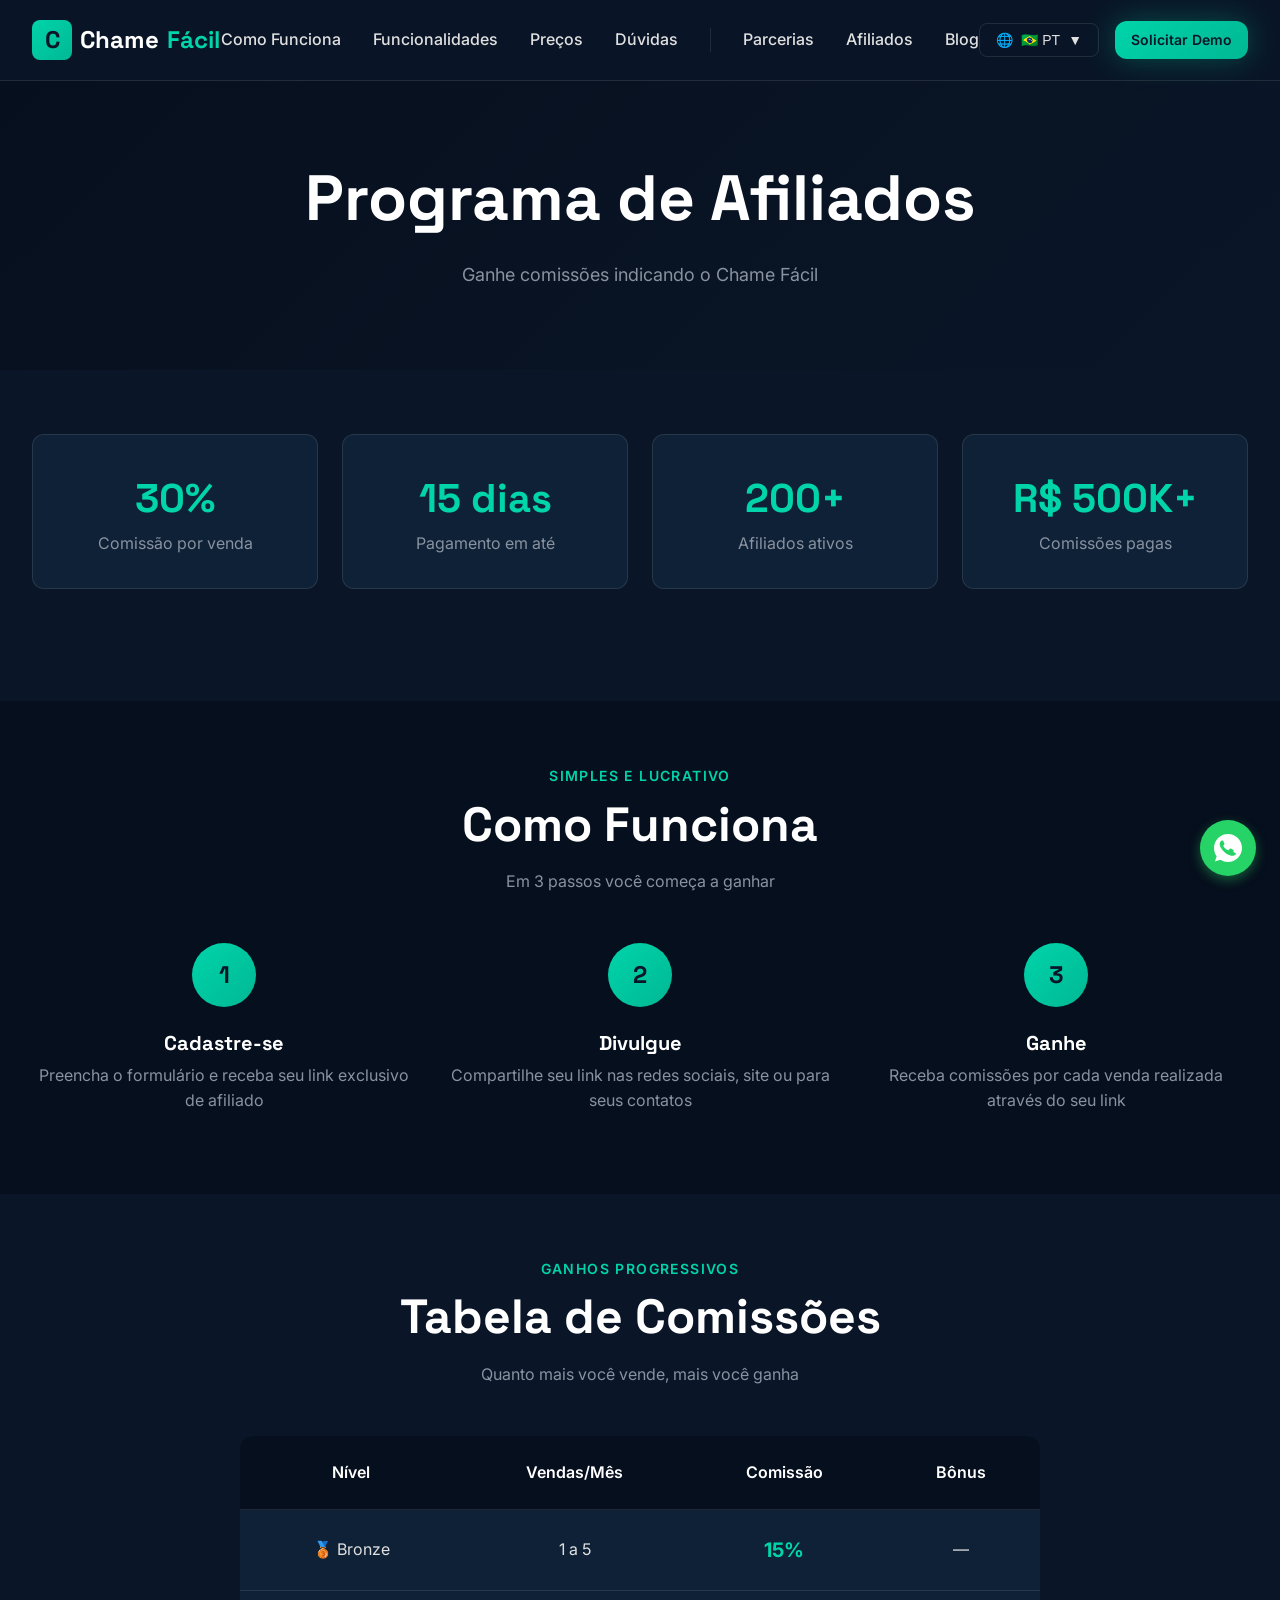
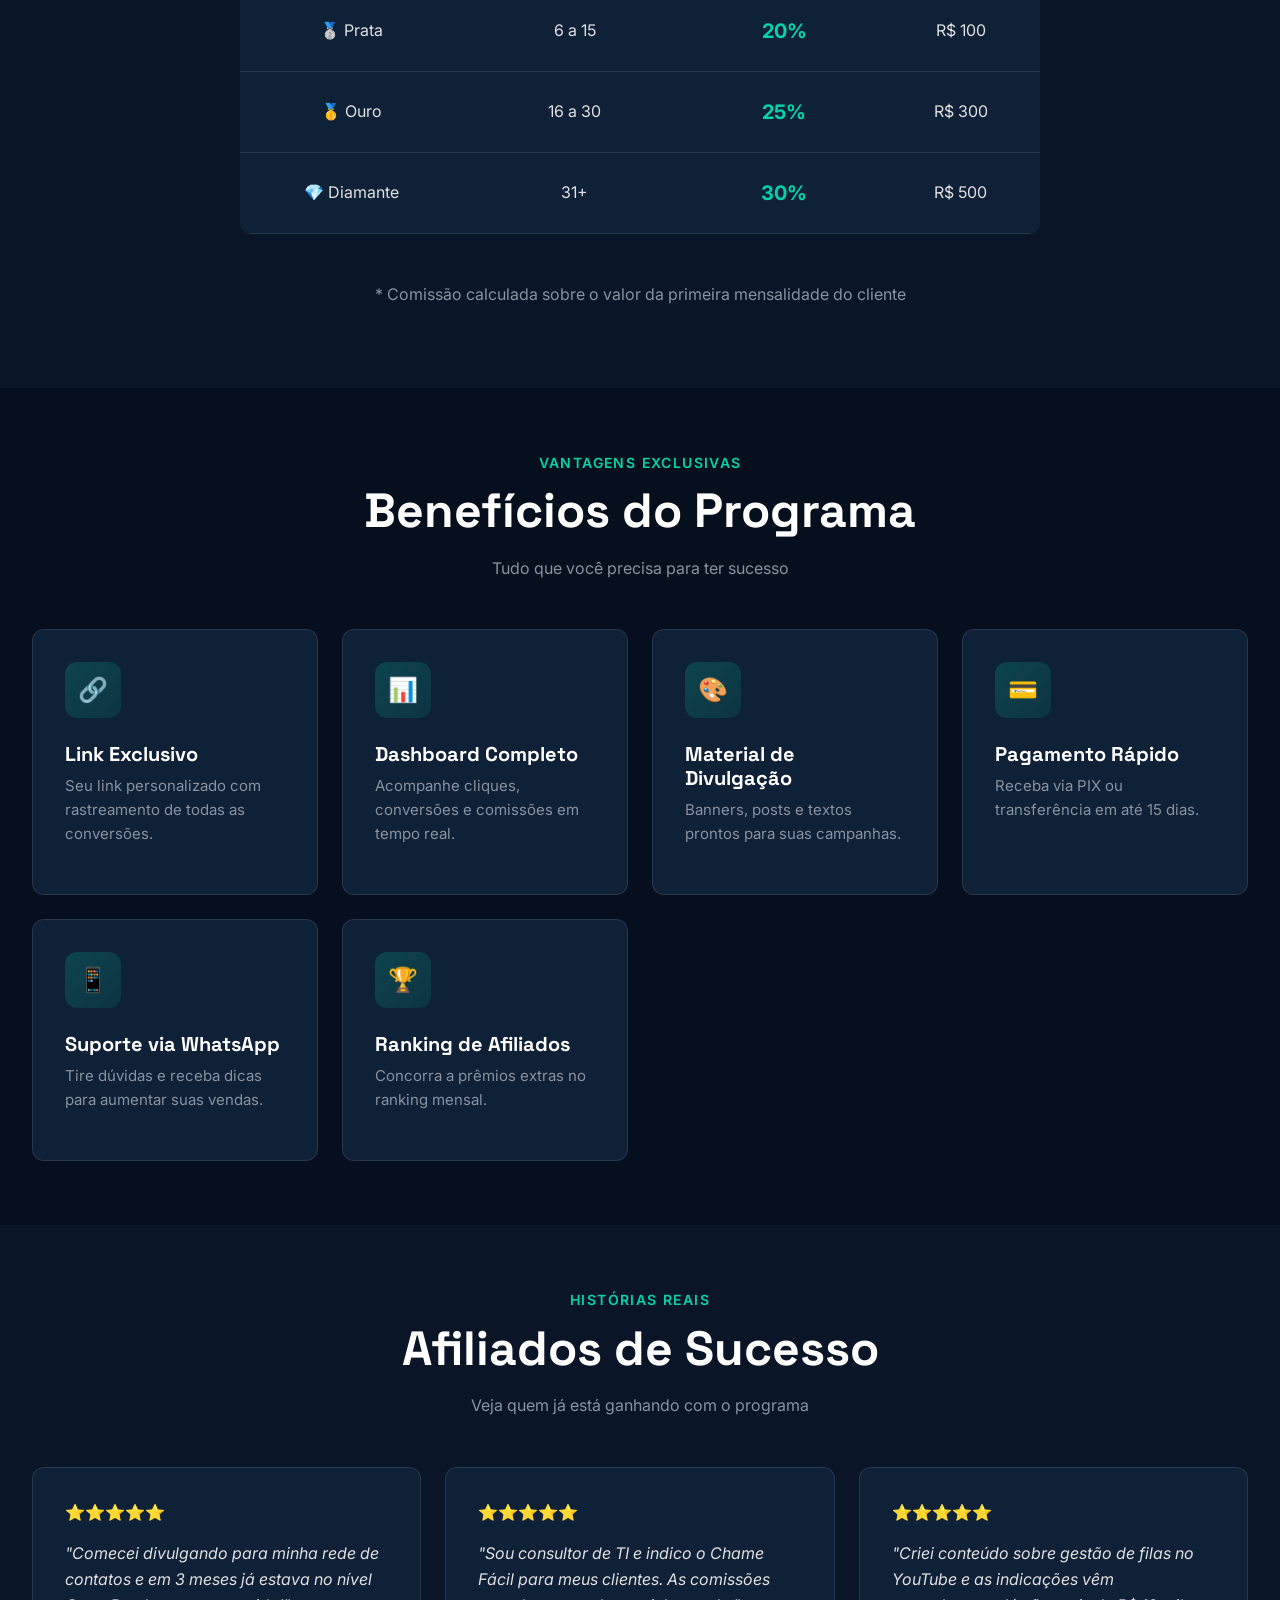
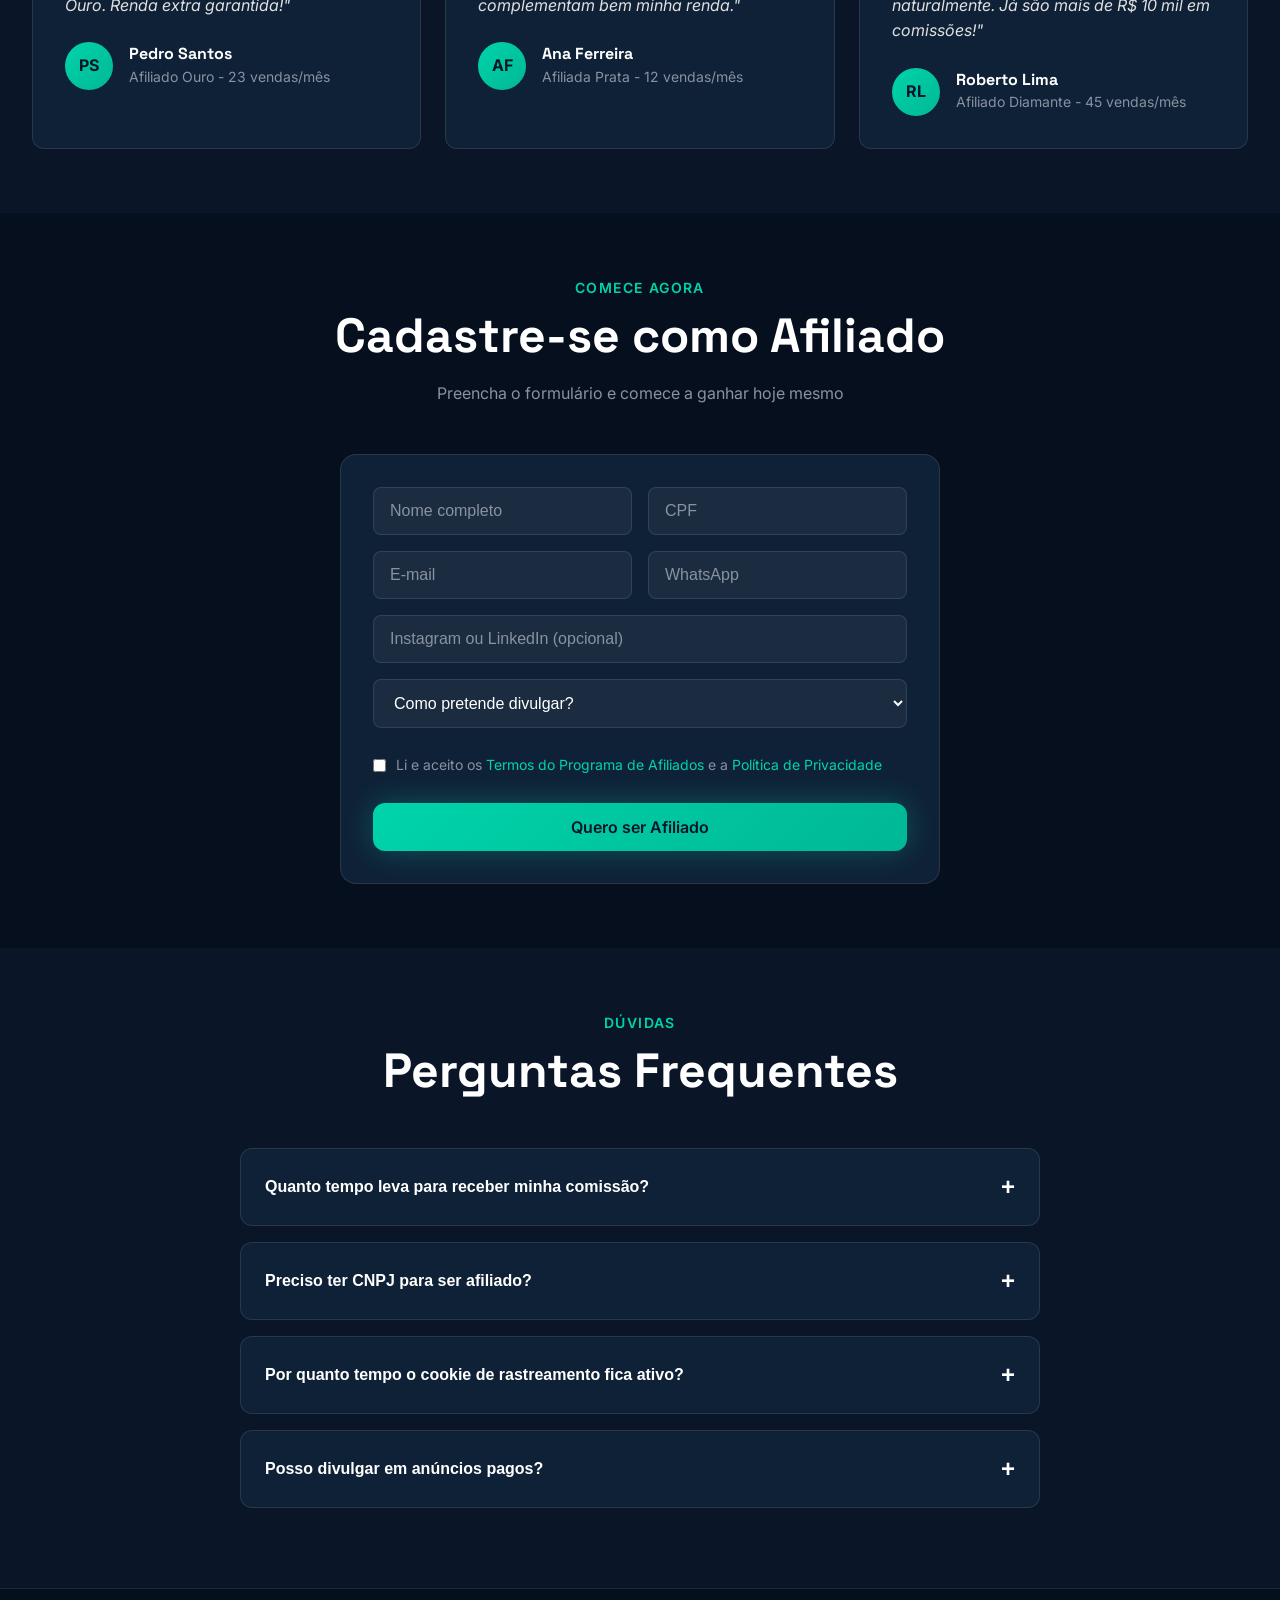
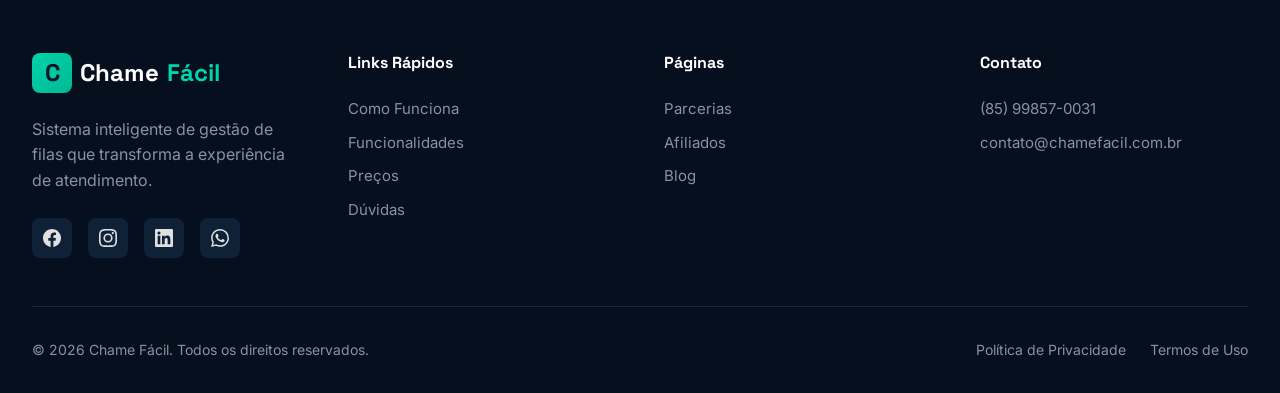
==== commit a17d5650: "fix: melhorias de acessibilidade, SEO, UX e performance" ====
--- a/pages/afiliados.html
+++ b/pages/afiliados.html
@@ -4,6 +4,11 @@
   <meta charset="UTF-8">
   <meta name="viewport" content="width=device-width, initial-scale=1.0">
   <meta name="description" content="Programa de Afiliados Chame Fácil - Ganhe comissões indicando">
+  <meta property="og:title" content="Afiliados - Chame Fácil">
+  <meta property="og:description" content="Ganhe comissões indicando o Chame Fácil. Comissões de até 30% por venda.">
+  <meta property="og:type" content="website">
+  <meta property="og:url" content="https://chamefacil.com.br/pages/afiliados.html">
+  <meta name="twitter:card" content="summary_large_image">
   <title>Afiliados - Chame Fácil</title>
   <link rel="icon" type="image/svg+xml" href="../favicon.svg">
   <link rel="preconnect" href="https://fonts.googleapis.com">
@@ -41,9 +46,19 @@
           </div>
           <a href="../index.html#contato" class="btn btn-primary btn-sm">Solicitar Demo</a>
         </div>
-        <button class="mobile-menu-btn"><span></span><span></span><span></span></button>
-      </div>
-    </div>
+        <button class="mobile-menu-btn" aria-label="Abrir menu" aria-expanded="false"><span></span><span></span><span></span></button>
+      </div>
+    </div>
+    <nav class="mobile-nav">
+      <a href="../index.html#como-funciona">Como Funciona</a>
+      <a href="../index.html#funcionalidades">Funcionalidades</a>
+      <a href="../index.html#precos">Preços</a>
+      <a href="../index.html#faq">Dúvidas</a>
+      <a href="parcerias.html">Parcerias</a>
+      <a href="afiliados.html">Afiliados</a>
+      <a href="blog.html">Blog</a>
+      <a href="../index.html#contato" class="btn btn-primary">Solicitar Demo</a>
+    </nav>
   </header>
 
   <!-- Page Hero -->
@@ -352,10 +367,10 @@
           </a>
           <p>Sistema inteligente de gestão de filas que transforma a experiência de atendimento.</p>
           <div class="footer-social">
-            <a href="#">F</a>
-            <a href="#">I</a>
-            <a href="#">L</a>
-            <a href="https://wa.me/5585998570031">W</a>
+            <a href="#" aria-label="Facebook"><svg viewBox="0 0 24 24" width="18" height="18" fill="currentColor"><path d="M24 12.073c0-6.627-5.373-12-12-12s-12 5.373-12 12c0 5.99 4.388 10.954 10.125 11.854v-8.385H7.078v-3.47h3.047V9.43c0-3.007 1.792-4.669 4.533-4.669 1.312 0 2.686.235 2.686.235v2.953H15.83c-1.491 0-1.956.925-1.956 1.874v2.25h3.328l-.532 3.47h-2.796v8.385C19.612 23.027 24 18.062 24 12.073z"/></svg></a>
+            <a href="#" aria-label="Instagram"><svg viewBox="0 0 24 24" width="18" height="18" fill="currentColor"><path d="M12 2.163c3.204 0 3.584.012 4.85.07 3.252.148 4.771 1.691 4.919 4.919.058 1.265.069 1.645.069 4.849 0 3.205-.012 3.584-.069 4.849-.149 3.225-1.664 4.771-4.919 4.919-1.266.058-1.644.07-4.85.07-3.204 0-3.584-.012-4.849-.07-3.26-.149-4.771-1.699-4.919-4.92-.058-1.265-.07-1.644-.07-4.849 0-3.204.013-3.583.07-4.849.149-3.227 1.664-4.771 4.919-4.919 1.266-.057 1.645-.069 4.849-.069zM12 0C8.741 0 8.333.014 7.053.072 2.695.272.273 2.69.073 7.052.014 8.333 0 8.741 0 12c0 3.259.014 3.668.072 4.948.2 4.358 2.618 6.78 6.98 6.98C8.333 23.986 8.741 24 12 24c3.259 0 3.668-.014 4.948-.072 4.354-.2 6.782-2.618 6.979-6.98.059-1.28.073-1.689.073-4.948 0-3.259-.014-3.667-.072-4.947-.196-4.354-2.617-6.78-6.979-6.98C15.668.014 15.259 0 12 0zm0 5.838a6.162 6.162 0 100 12.324 6.162 6.162 0 000-12.324zM12 16a4 4 0 110-8 4 4 0 010 8zm6.406-11.845a1.44 1.44 0 100 2.881 1.44 1.44 0 000-2.881z"/></svg></a>
+            <a href="#" aria-label="LinkedIn"><svg viewBox="0 0 24 24" width="18" height="18" fill="currentColor"><path d="M20.447 20.452h-3.554v-5.569c0-1.328-.027-3.037-1.852-3.037-1.853 0-2.136 1.445-2.136 2.939v5.667H9.351V9h3.414v1.561h.046c.477-.9 1.637-1.85 3.37-1.85 3.601 0 4.267 2.37 4.267 5.455v6.286zM5.337 7.433a2.062 2.062 0 01-2.063-2.065 2.064 2.064 0 112.063 2.065zm1.782 13.019H3.555V9h3.564v11.452zM22.225 0H1.771C.792 0 0 .774 0 1.729v20.542C0 23.227.792 24 1.771 24h20.451C23.2 24 24 23.227 24 22.271V1.729C24 .774 23.2 0 22.222 0h.003z"/></svg></a>
+            <a href="https://wa.me/5585998570031" aria-label="WhatsApp"><svg viewBox="0 0 24 24" width="18" height="18" fill="currentColor"><path d="M17.472 14.382c-.297-.149-1.758-.867-2.03-.967-.273-.099-.471-.148-.67.15-.197.297-.767.966-.94 1.164-.173.199-.347.223-.644.075-.297-.15-1.255-.463-2.39-1.475-.883-.788-1.48-1.761-1.653-2.059-.173-.297-.018-.458.13-.606.134-.133.298-.347.446-.52.149-.174.198-.298.298-.497.099-.198.05-.371-.025-.52-.075-.149-.669-1.612-.916-2.207-.242-.579-.487-.5-.669-.51-.173-.008-.371-.01-.57-.01-.198 0-.52.074-.792.372-.272.297-1.04 1.016-1.04 2.479 0 1.462 1.065 2.875 1.213 3.074.149.198 2.096 3.2 5.077 4.487.709.306 1.262.489 1.694.625.712.227 1.36.195 1.871.118.571-.085 1.758-.719 2.006-1.413.248-.694.248-1.289.173-1.413-.074-.124-.272-.198-.57-.347m-5.421 7.403h-.004a9.87 9.87 0 01-5.031-1.378l-.361-.214-3.741.982.998-3.648-.235-.374a9.86 9.86 0 01-1.51-5.26c.001-5.45 4.436-9.884 9.888-9.884 2.64 0 5.122 1.03 6.988 2.898a9.825 9.825 0 012.893 6.994c-.003 5.45-4.437 9.884-9.885 9.884m8.413-18.297A11.815 11.815 0 0012.05 0C5.495 0 .16 5.335.157 11.892c0 2.096.547 4.142 1.588 5.945L.057 24l6.305-1.654a11.882 11.882 0 005.683 1.448h.005c6.554 0 11.89-5.335 11.893-11.893a11.821 11.821 0 00-3.48-8.413z"/></svg></a>
           </div>
         </div>
         <div class="footer-column">
--- a/css/styles.css
+++ b/css/styles.css
@@ -1680,3 +1680,269 @@
 .stagger-3 { animation-delay: 0.3s; }
 .stagger-4 { animation-delay: 0.4s; }
 .stagger-5 { animation-delay: 0.5s; }
+
+/* ============================================
+   21. BLOG ARTICLE PAGE
+   ============================================ */
+.blog-article {
+  padding: 140px 0 var(--spacing-2xl);
+}
+
+.blog-article-header {
+  max-width: 800px;
+  margin: 0 auto var(--spacing-xl);
+}
+
+.blog-back {
+  display: inline-flex;
+  align-items: center;
+  gap: var(--spacing-xs);
+  color: var(--primary);
+  font-weight: 500;
+  margin-bottom: var(--spacing-md);
+  transition: opacity var(--transition-fast);
+}
+
+.blog-back:hover {
+  opacity: 0.8;
+  color: var(--primary-light);
+}
+
+.blog-article-header h1 {
+  margin-top: var(--spacing-sm);
+  margin-bottom: var(--spacing-md);
+}
+
+.blog-article-meta {
+  display: flex;
+  flex-wrap: wrap;
+  align-items: center;
+  gap: var(--spacing-md);
+  color: var(--text-muted);
+  font-size: 0.9375rem;
+}
+
+.blog-article-image {
+  width: 100%;
+  max-width: 800px;
+  margin: 0 auto var(--spacing-xl);
+  display: block;
+  border-radius: var(--radius-lg);
+  object-fit: cover;
+}
+
+.blog-article-content {
+  max-width: 800px;
+  margin: 0 auto;
+  font-size: 1.125rem;
+  line-height: 1.8;
+}
+
+.blog-article-content h2 {
+  margin: var(--spacing-xl) 0 var(--spacing-md);
+}
+
+.blog-article-content h3 {
+  margin: var(--spacing-lg) 0 var(--spacing-sm);
+}
+
+.blog-article-content p {
+  margin-bottom: var(--spacing-md);
+}
+
+.blog-article-content ul,
+.blog-article-content ol {
+  margin: var(--spacing-md) 0;
+  padding-left: var(--spacing-lg);
+}
+
+.blog-article-content li {
+  margin-bottom: var(--spacing-xs);
+  color: var(--text-light);
+}
+
+.blog-article-content blockquote {
+  border-left: 4px solid var(--primary);
+  padding-left: var(--spacing-md);
+  margin: var(--spacing-lg) 0;
+  font-style: italic;
+  color: var(--text-muted);
+}
+
+/* Blog Share */
+.blog-share {
+  max-width: 800px;
+  margin: var(--spacing-xl) auto;
+  padding: var(--spacing-md) 0;
+  border-top: 1px solid var(--border-light);
+  border-bottom: 1px solid var(--border-light);
+  display: flex;
+  align-items: center;
+  flex-wrap: wrap;
+  gap: var(--spacing-sm);
+}
+
+.blog-share > span {
+  color: var(--text-muted);
+  font-weight: 600;
+}
+
+.share-btn {
+  display: inline-flex;
+  align-items: center;
+  padding: 0.5rem 1rem;
+  background: var(--bg-card);
+  border: 1px solid var(--border-light);
+  border-radius: var(--radius-full);
+  color: var(--text-light);
+  font-size: 0.875rem;
+  font-weight: 500;
+  transition: all var(--transition-fast);
+}
+
+.share-btn:hover {
+  background: var(--primary);
+  color: var(--bg-dark);
+  border-color: var(--primary);
+}
+
+/* Blog Related */
+.blog-related {
+  max-width: 800px;
+  margin: var(--spacing-xl) auto 0;
+}
+
+.blog-related h3 {
+  font-size: 1.5rem;
+  margin-bottom: var(--spacing-md);
+}
+
+.blog-related-grid {
+  display: grid;
+  grid-template-columns: repeat(auto-fit, minmax(220px, 1fr));
+  gap: var(--spacing-md);
+}
+
+/* ============================================
+   22. WHATSAPP FLUTUANTE
+   ============================================ */
+.whatsapp-float {
+  position: fixed;
+  bottom: 24px;
+  right: 24px;
+  z-index: 999;
+  width: 56px;
+  height: 56px;
+  background: #25D366;
+  border-radius: 50%;
+  display: flex;
+  align-items: center;
+  justify-content: center;
+  box-shadow: 0 4px 12px rgba(37, 211, 102, 0.4);
+  transition: all var(--transition-normal);
+  animation: whatsappPulse 2s infinite;
+}
+
+.whatsapp-float:hover {
+  transform: scale(1.1);
+  box-shadow: 0 6px 20px rgba(37, 211, 102, 0.5);
+}
+
+@keyframes whatsappPulse {
+  0%, 100% { box-shadow: 0 4px 12px rgba(37, 211, 102, 0.4); }
+  50% { box-shadow: 0 4px 20px rgba(37, 211, 102, 0.6); }
+}
+
+/* ============================================
+   23. BOTÃO VOLTAR AO TOPO
+   ============================================ */
+.back-to-top {
+  position: fixed;
+  bottom: 90px;
+  right: 28px;
+  z-index: 998;
+  width: 44px;
+  height: 44px;
+  background: var(--bg-card);
+  border: 1px solid var(--border-light);
+  border-radius: 50%;
+  display: flex;
+  align-items: center;
+  justify-content: center;
+  color: var(--primary);
+  cursor: pointer;
+  opacity: 0;
+  visibility: hidden;
+  transform: translateY(10px);
+  transition: all var(--transition-normal);
+}
+
+.back-to-top.visible {
+  opacity: 1;
+  visibility: visible;
+  transform: translateY(0);
+}
+
+.back-to-top:hover {
+  background: var(--primary);
+  color: var(--bg-dark);
+  border-color: var(--primary);
+}
+
+/* ============================================
+   24. FEEDBACK DE FORMULÁRIO
+   ============================================ */
+.form-message {
+  padding: var(--spacing-sm) var(--spacing-md);
+  border-radius: var(--radius-md);
+  font-size: 0.9375rem;
+  font-weight: 500;
+  margin-top: var(--spacing-sm);
+  animation: slideUp 0.3s ease;
+}
+
+.form-message-success {
+  background: rgba(0, 212, 170, 0.15);
+  border: 1px solid var(--primary);
+  color: var(--primary);
+}
+
+.form-message-error {
+  background: rgba(255, 107, 53, 0.15);
+  border: 1px solid var(--secondary);
+  color: var(--secondary);
+}
+
+/* ============================================
+   25. FOCUS STYLES (ACESSIBILIDADE)
+   ============================================ */
+*:focus-visible {
+  outline: 2px solid var(--primary);
+  outline-offset: 2px;
+}
+
+.btn:focus-visible {
+  outline: 2px solid var(--primary-light);
+  outline-offset: 3px;
+  box-shadow: 0 0 0 4px rgba(0, 212, 170, 0.2);
+}
+
+.form-input:focus-visible,
+.form-select:focus-visible {
+  outline: none;
+  border-color: var(--primary);
+  box-shadow: 0 0 0 3px rgba(0, 212, 170, 0.15);
+}
+
+.nav a:focus-visible,
+.footer-links a:focus-visible {
+  outline: 2px solid var(--primary);
+  outline-offset: 4px;
+  border-radius: var(--radius-sm);
+}
+
+.faq-question:focus-visible {
+  outline: 2px solid var(--primary);
+  outline-offset: -2px;
+  border-radius: var(--radius-md);
+}
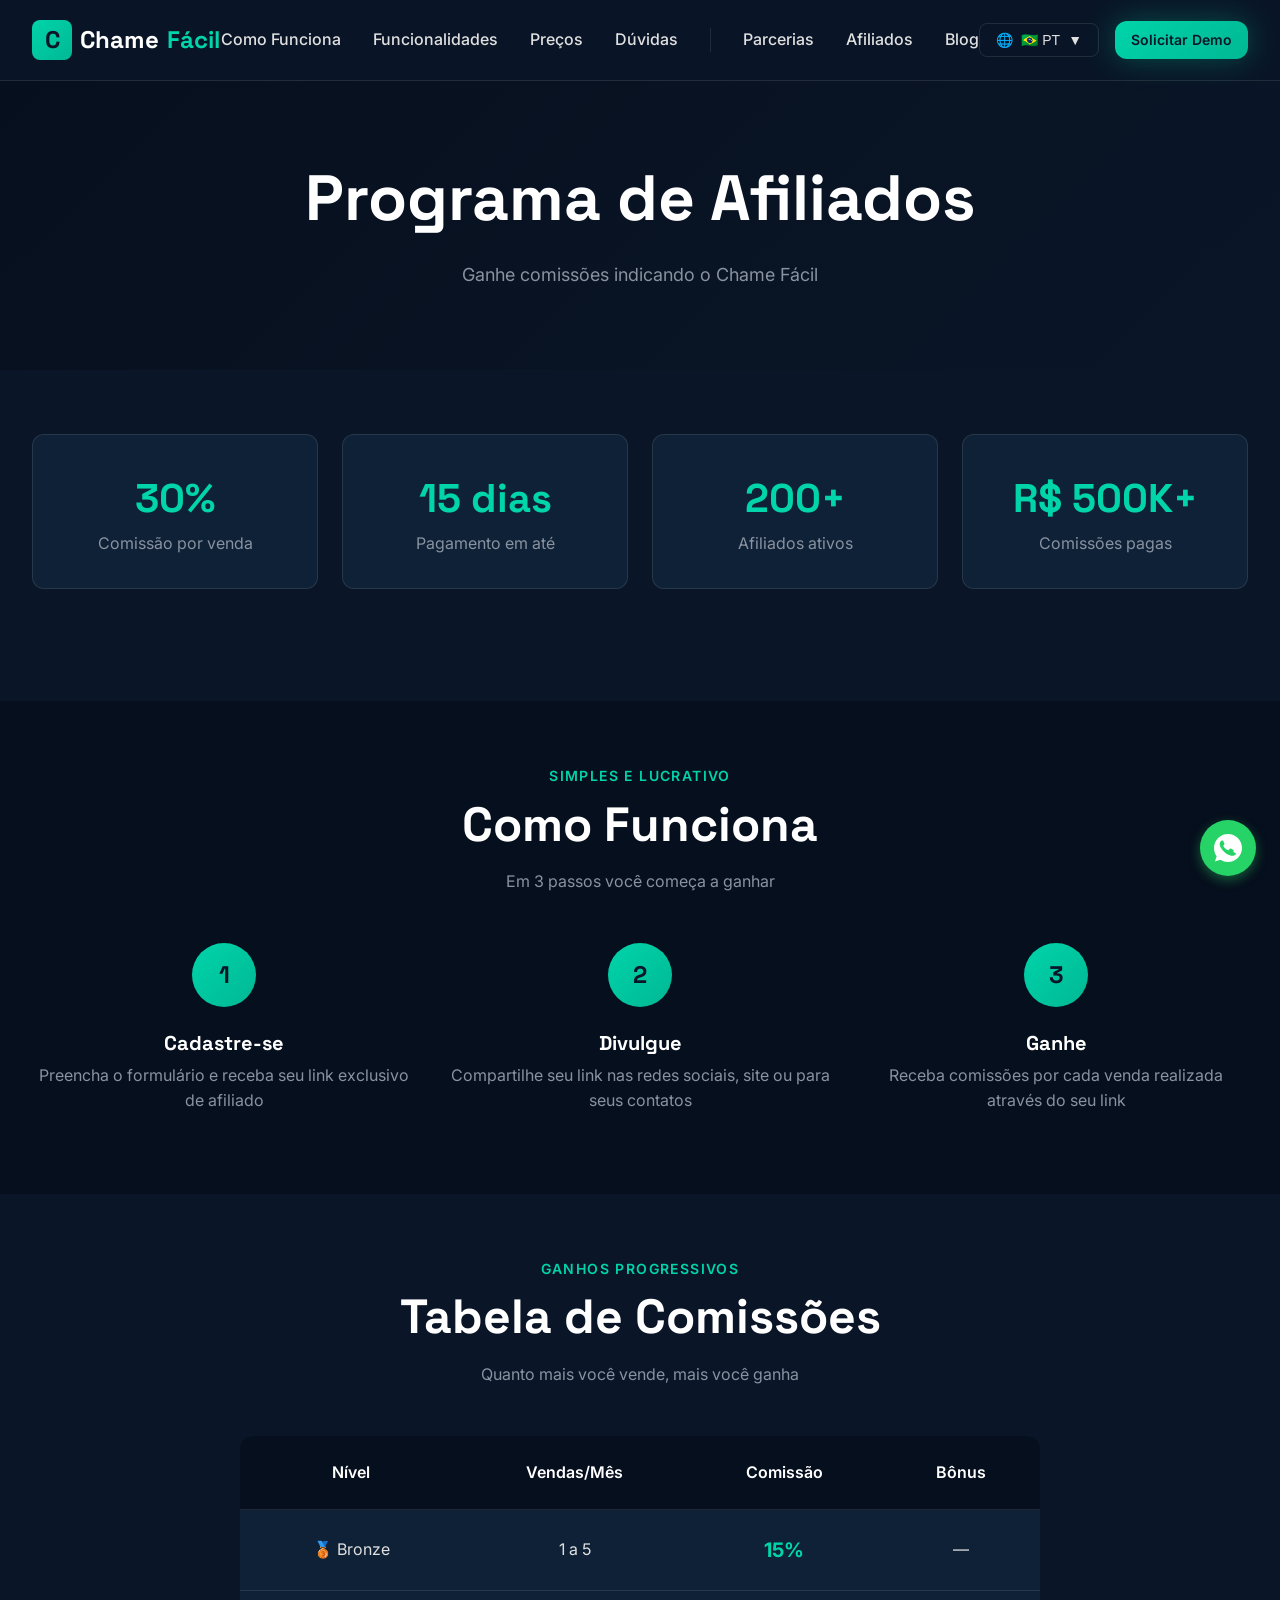
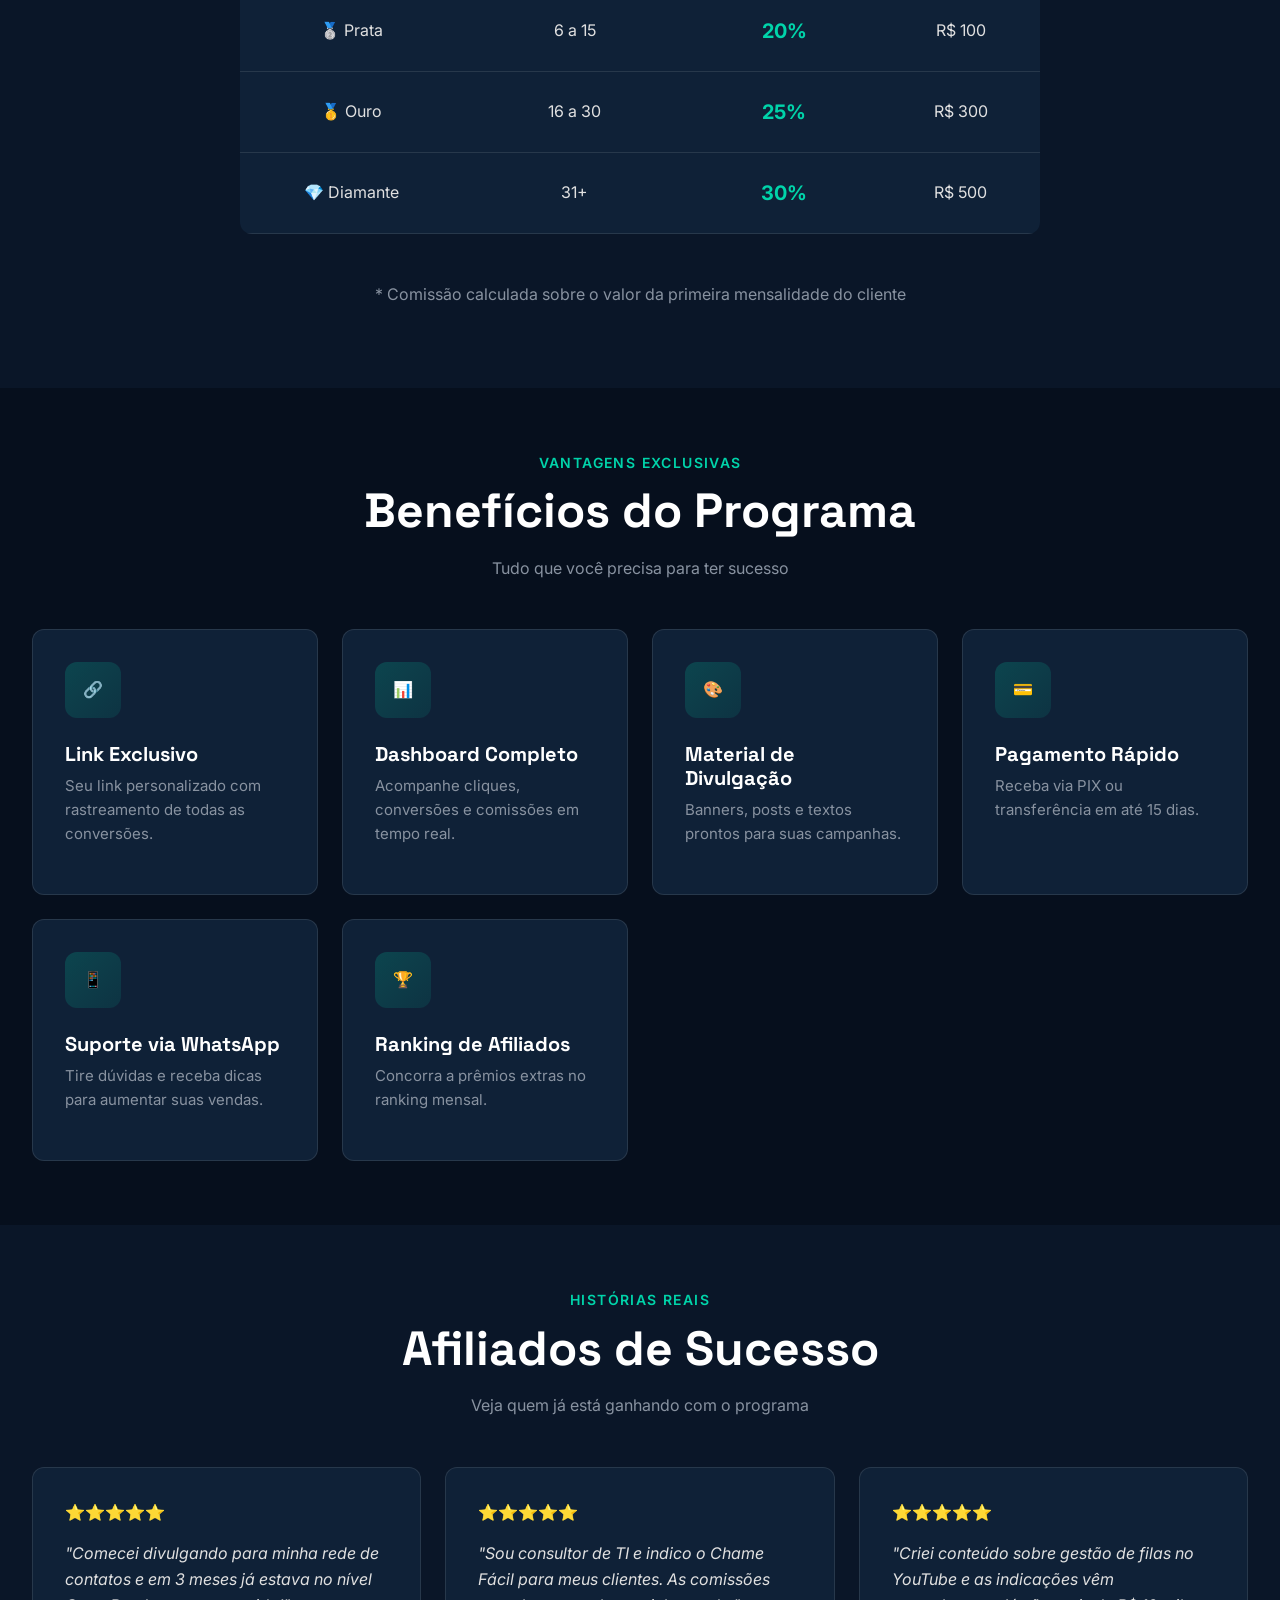
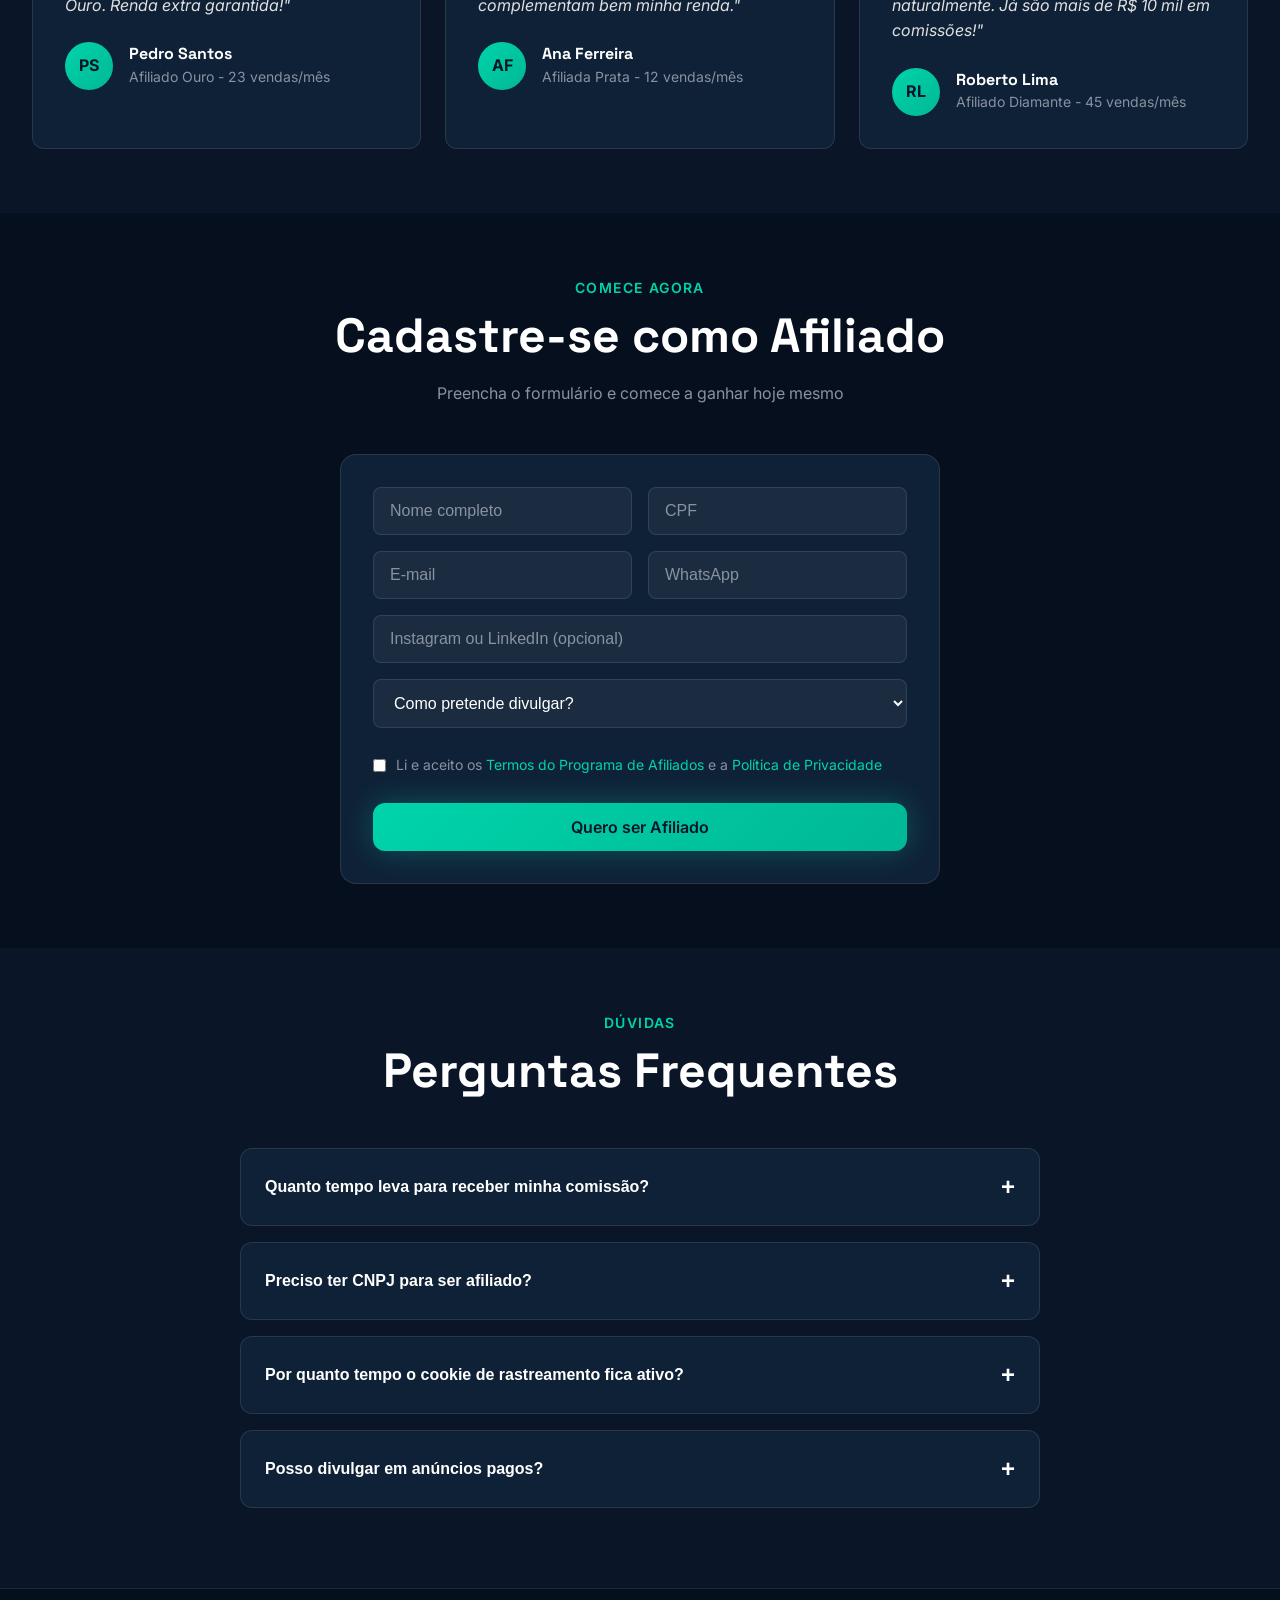
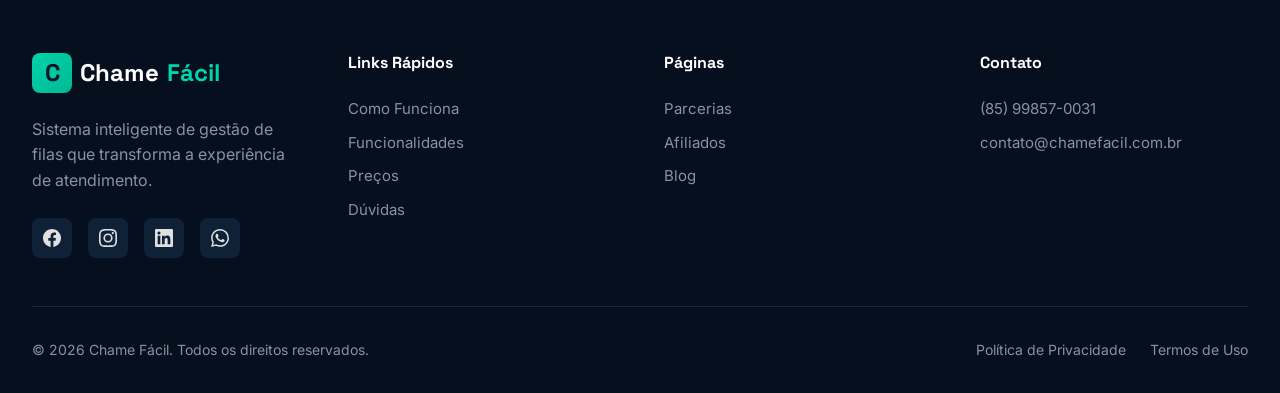
==== commit 891b31a5: "fix: favicon usando images/icone.png" ====
--- a/pages/afiliados.html
+++ b/pages/afiliados.html
@@ -10,7 +10,7 @@
   <meta property="og:url" content="https://chamefacil.com.br/pages/afiliados.html">
   <meta name="twitter:card" content="summary_large_image">
   <title>Afiliados - Chame Fácil</title>
-  <link rel="icon" type="image/svg+xml" href="../favicon.svg">
+  <link rel="icon" type="image/png" href="../images/icone.png">
   <link rel="preconnect" href="https://fonts.googleapis.com">
   <link rel="preconnect" href="https://fonts.gstatic.com" crossorigin>
   <link href="https://fonts.googleapis.com/css2?family=Inter:wght@400;500;600;700&family=Space+Grotesk:wght@500;600;700&display=swap" rel="stylesheet">
--- a/css/styles.css
+++ b/css/styles.css
@@ -656,7 +656,12 @@
   align-items: center;
   justify-content: center;
   margin-bottom: var(--spacing-md);
-  font-size: 1.5rem;
+  color: var(--primary);
+}
+
+.feature-icon svg {
+  width: 28px;
+  height: 28px;
 }
 
 .feature-card h3 {
@@ -1029,13 +1034,17 @@
 }
 
 .client-logos {
-  display: grid;
-  grid-template-columns: repeat(3, 1fr);
+  display: flex;
+  flex-wrap: wrap;
+  justify-content: center;
   gap: var(--spacing-sm);
 }
 
 .client-logo {
   aspect-ratio: 1;
+  width: calc(33.333% - var(--spacing-sm));
+  min-width: 80px;
+  max-width: 120px;
   background: var(--bg-darker);
   border-radius: var(--radius-md);
   display: flex;
@@ -1049,8 +1058,28 @@
 }
 
 .client-logo-icon {
-  font-size: 1.5rem;
+  width: 32px;
+  height: 32px;
   margin-bottom: var(--spacing-xs);
+  color: var(--primary);
+}
+
+.client-logo-icon svg,
+.client-segment h3 svg {
+  width: 100%;
+  height: 100%;
+  fill: none;
+  stroke: currentColor;
+  stroke-width: 1.5;
+  stroke-linecap: round;
+  stroke-linejoin: round;
+}
+
+.client-segment h3 svg {
+  width: 24px;
+  height: 24px;
+  color: var(--primary);
+  flex-shrink: 0;
 }
 
 /* ============================================
@@ -1129,8 +1158,12 @@
   align-items: center;
   justify-content: center;
   color: var(--primary);
-  font-size: 1.25rem;
   flex-shrink: 0;
+}
+
+.contact-method-icon svg {
+  width: 24px;
+  height: 24px;
 }
 
 .contact-method h4 {
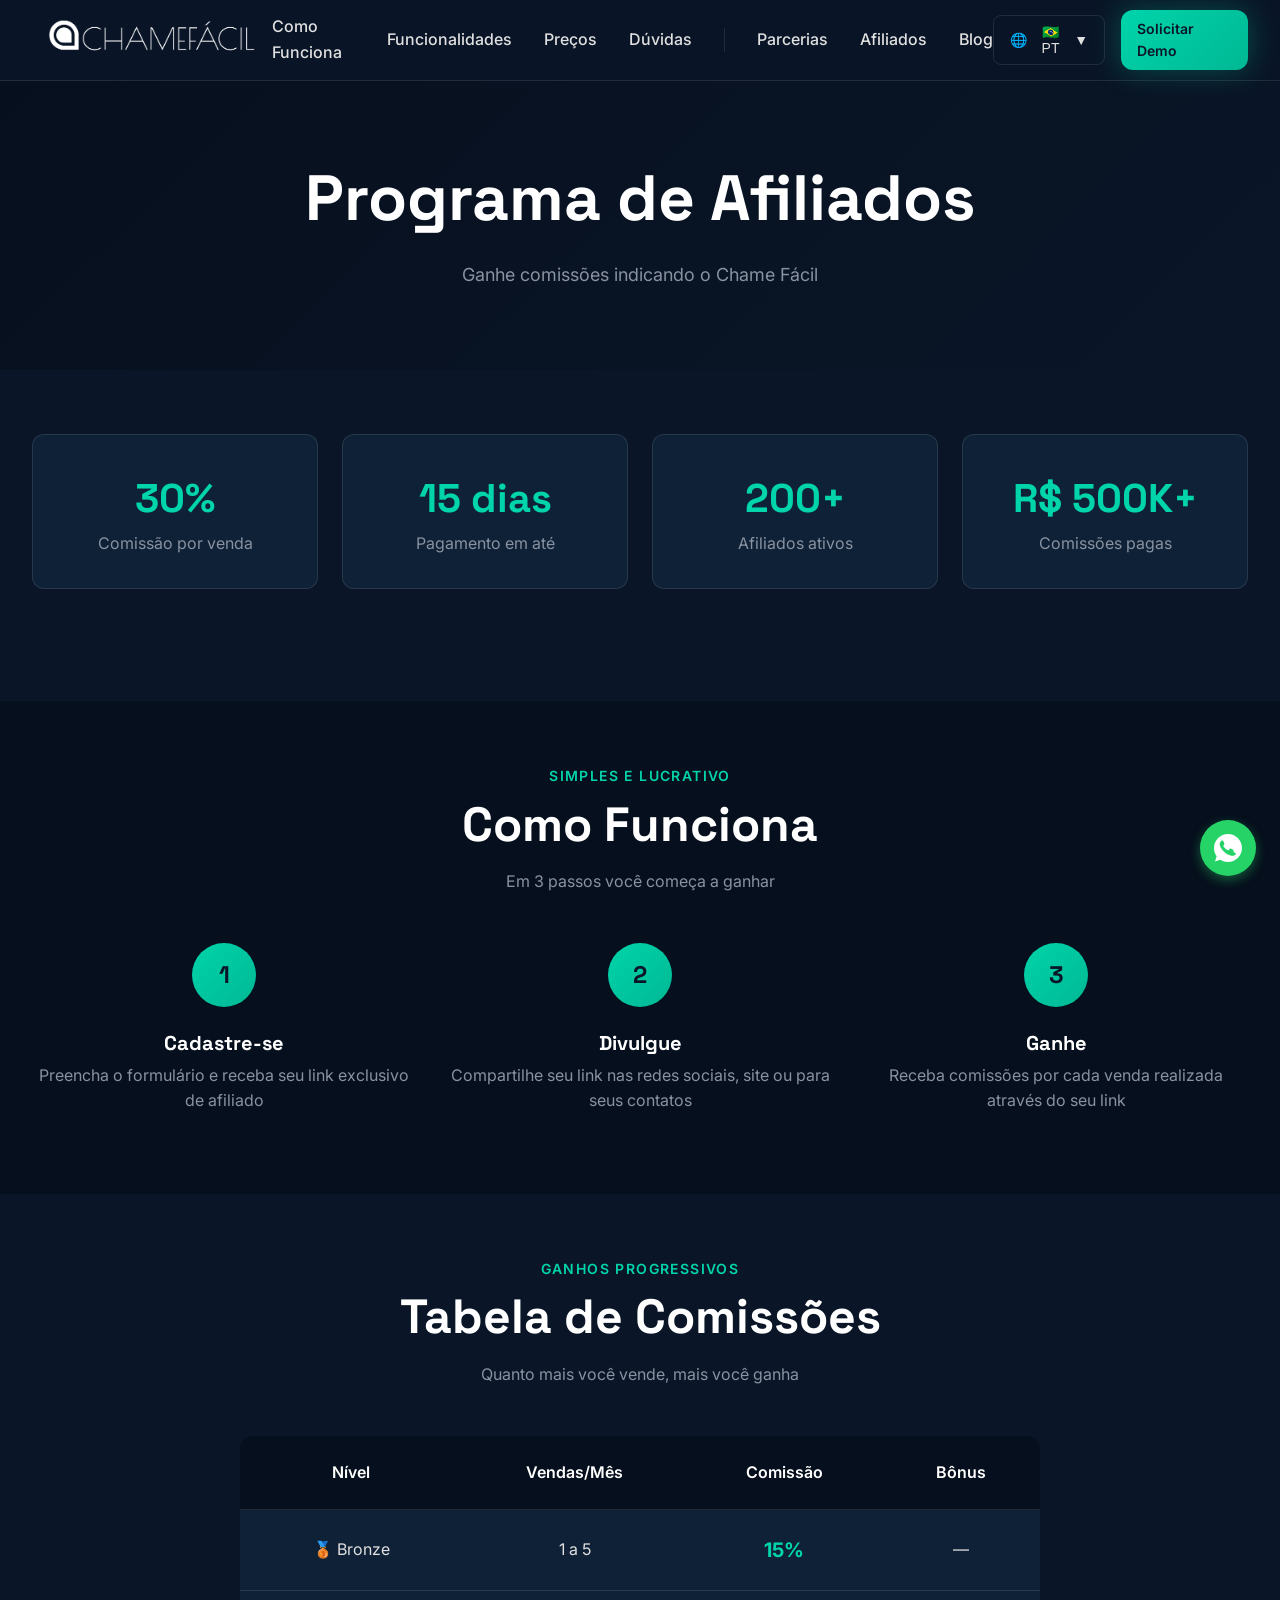
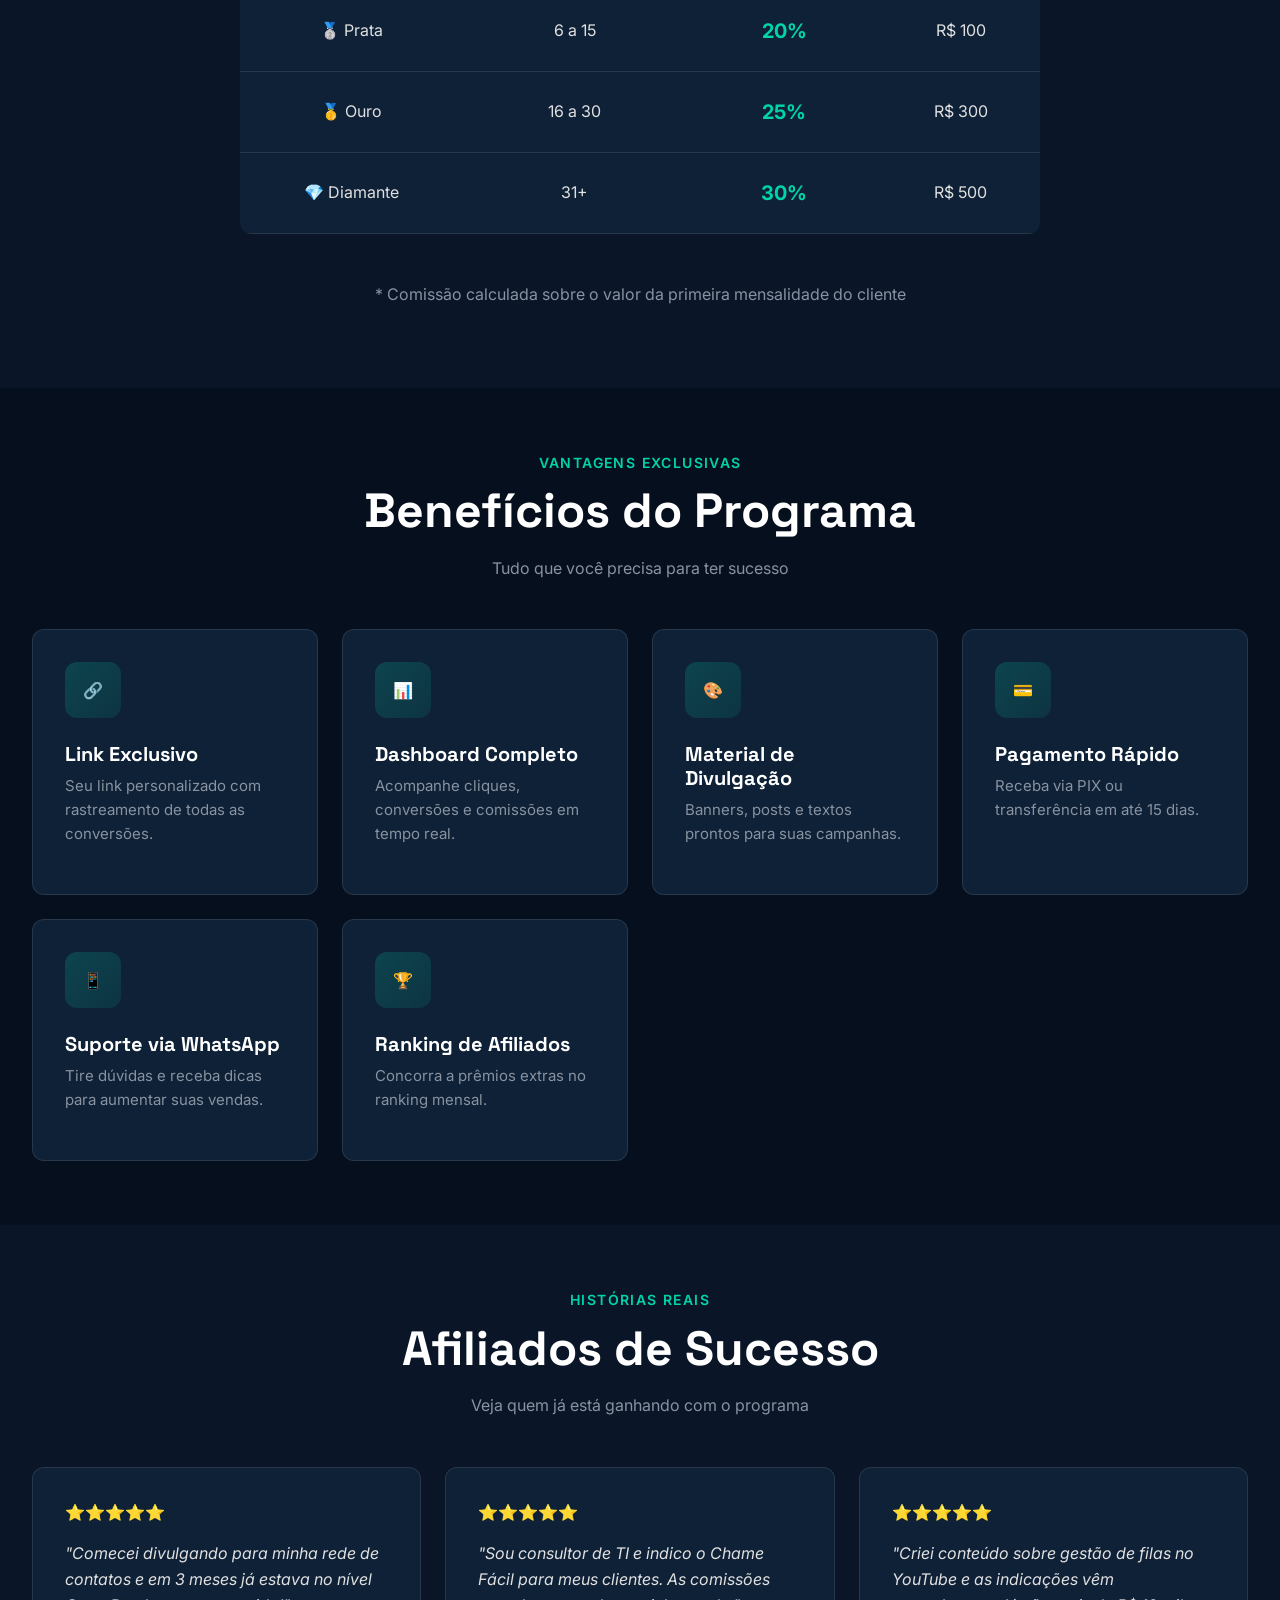
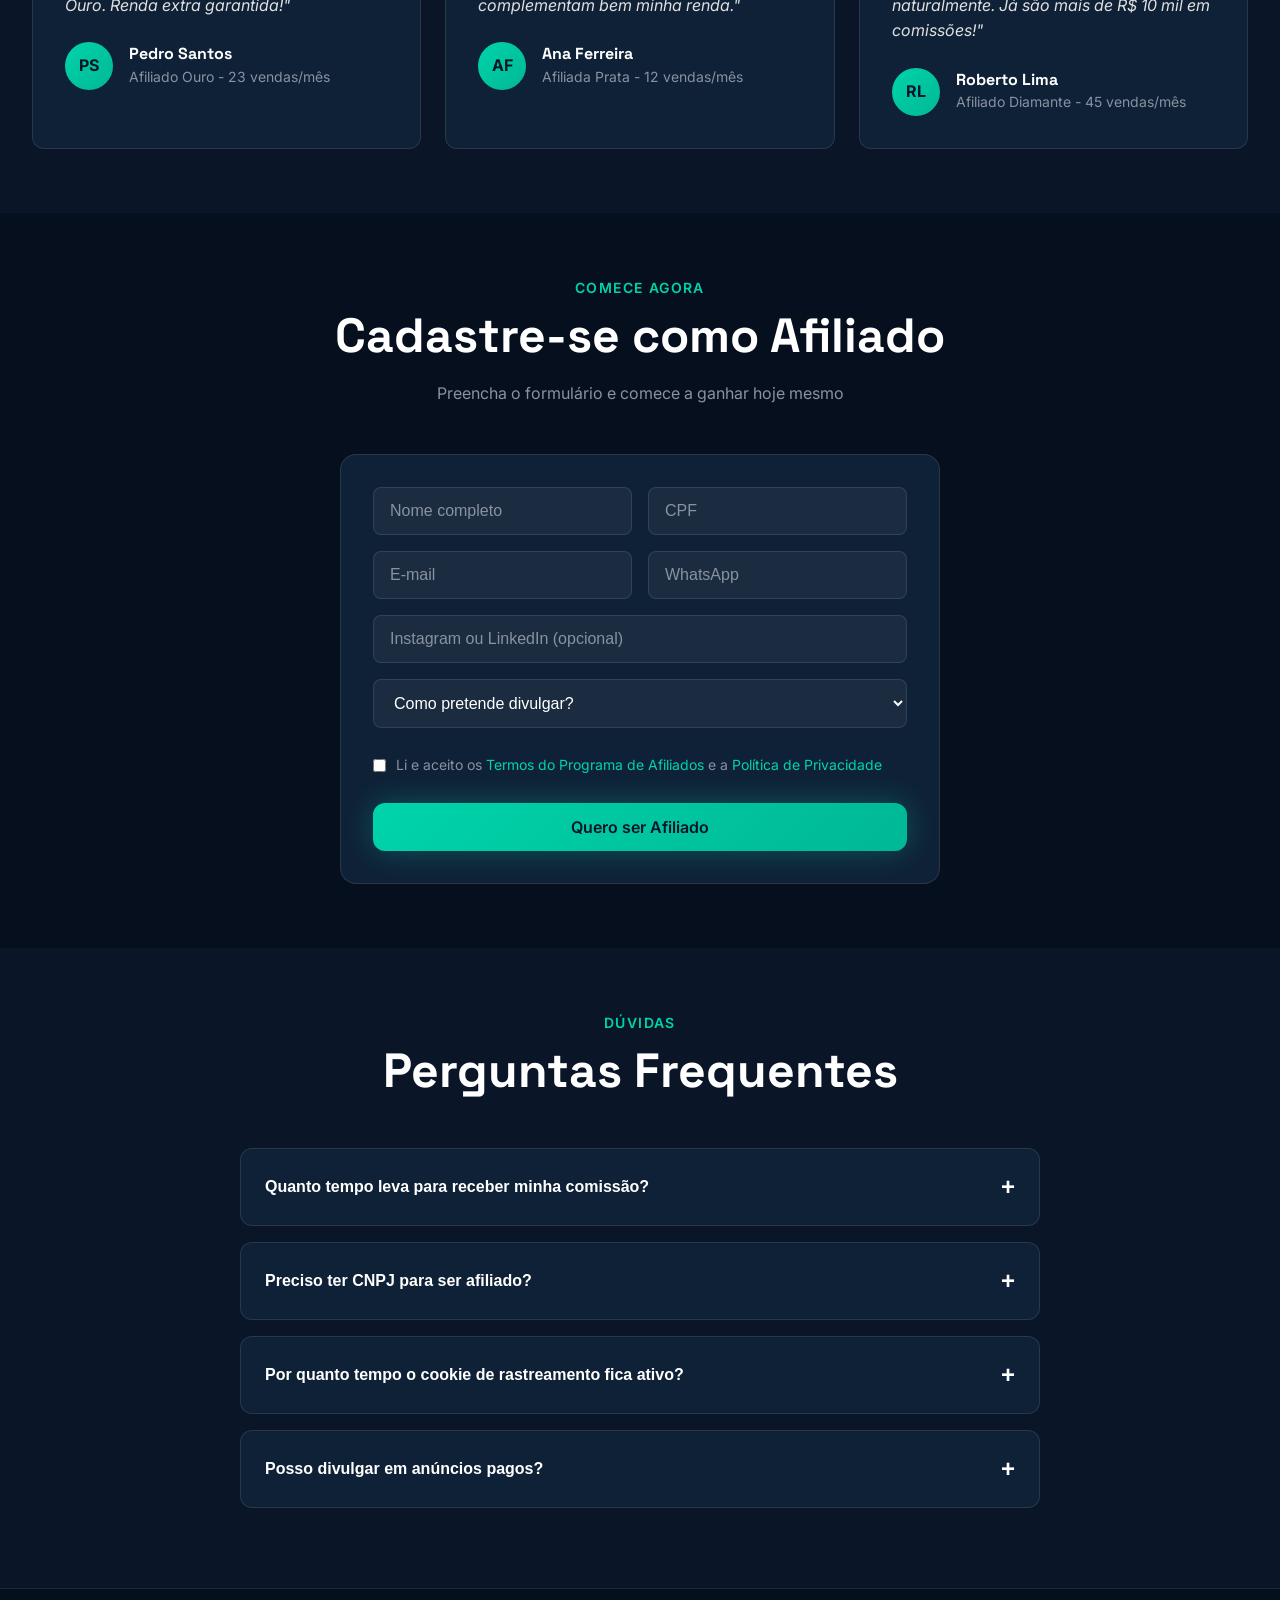
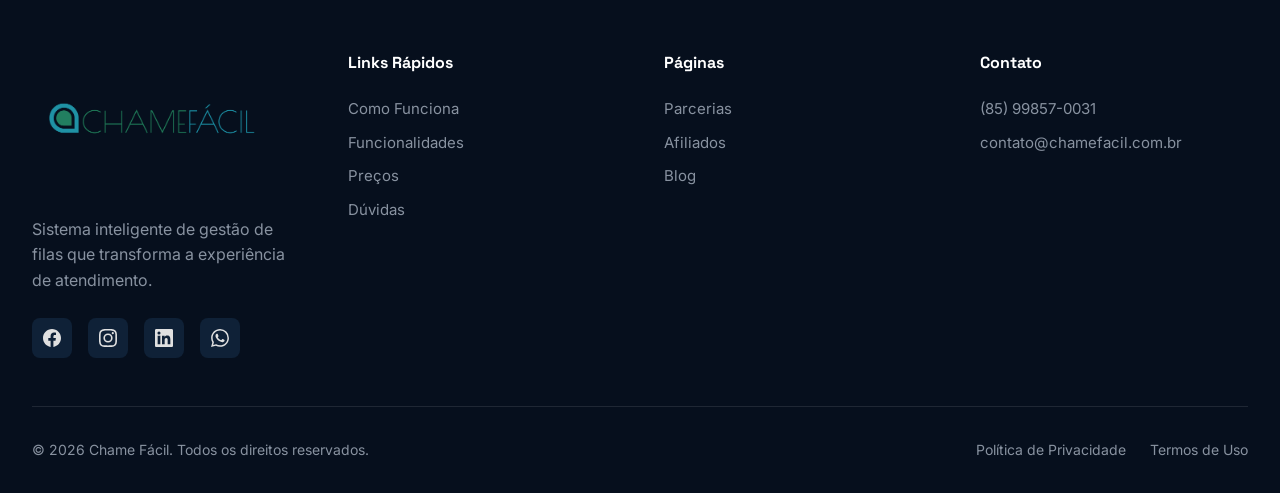
==== commit 3b3a87bc: "feat: logo, hero image, SVG icons e ajustes visuais" ====
--- a/pages/afiliados.html
+++ b/pages/afiliados.html
@@ -22,8 +22,7 @@
     <div class="container">
       <div class="header-inner">
         <a href="../index.html" class="logo">
-          <div class="logo-icon">C</div>
-          Chame<span>Fácil</span>
+          <img src="../images/Chame fácil branco.png" alt="Chame Fácil" class="logo-img">
         </a>
         <nav class="nav">
           <a href="../index.html#como-funciona">Como Funciona</a>
@@ -362,8 +361,7 @@
       <div class="footer-grid">
         <div class="footer-brand">
           <a href="../index.html" class="logo">
-            <div class="logo-icon">C</div>
-            Chame<span>Fácil</span>
+            <img src="../images/Chame fácil.png" alt="Chame Fácil" class="logo-img">
           </a>
           <p>Sistema inteligente de gestão de filas que transforma a experiência de atendimento.</p>
           <div class="footer-social">
--- a/css/styles.css
+++ b/css/styles.css
@@ -269,27 +269,11 @@
 .logo {
   display: flex;
   align-items: center;
-  gap: var(--spacing-xs);
-  font-family: var(--font-display);
-  font-size: 1.5rem;
-  font-weight: 700;
-  color: var(--text-white);
-}
-
-.logo-icon {
-  width: 40px;
-  height: 40px;
-  background: linear-gradient(135deg, var(--primary), var(--primary-dark));
-  border-radius: var(--radius-md);
-  display: flex;
-  align-items: center;
-  justify-content: center;
-  font-weight: 700;
-  color: var(--bg-dark);
-}
-
-.logo span {
-  color: var(--primary);
+}
+
+.logo-img {
+  height: 140px;
+  width: auto;
 }
 
 .nav {
@@ -557,6 +541,21 @@
 }
 
 /* Hero Form */
+.hero-image {
+  display: flex;
+  align-items: center;
+  justify-content: center;
+}
+
+.hero-img {
+  width: 100%;
+  max-width: 550px;
+  border-radius: var(--radius-xl);
+  border: 1px solid var(--primary);
+  box-shadow: 0 8px 40px rgba(0, 212, 170, 0.35), 0 0 80px rgba(0, 212, 170, 0.15);
+  object-fit: cover;
+}
+
 .hero-form-card {
   background: rgba(15, 33, 55, 0.9);
   backdrop-filter: blur(10px);
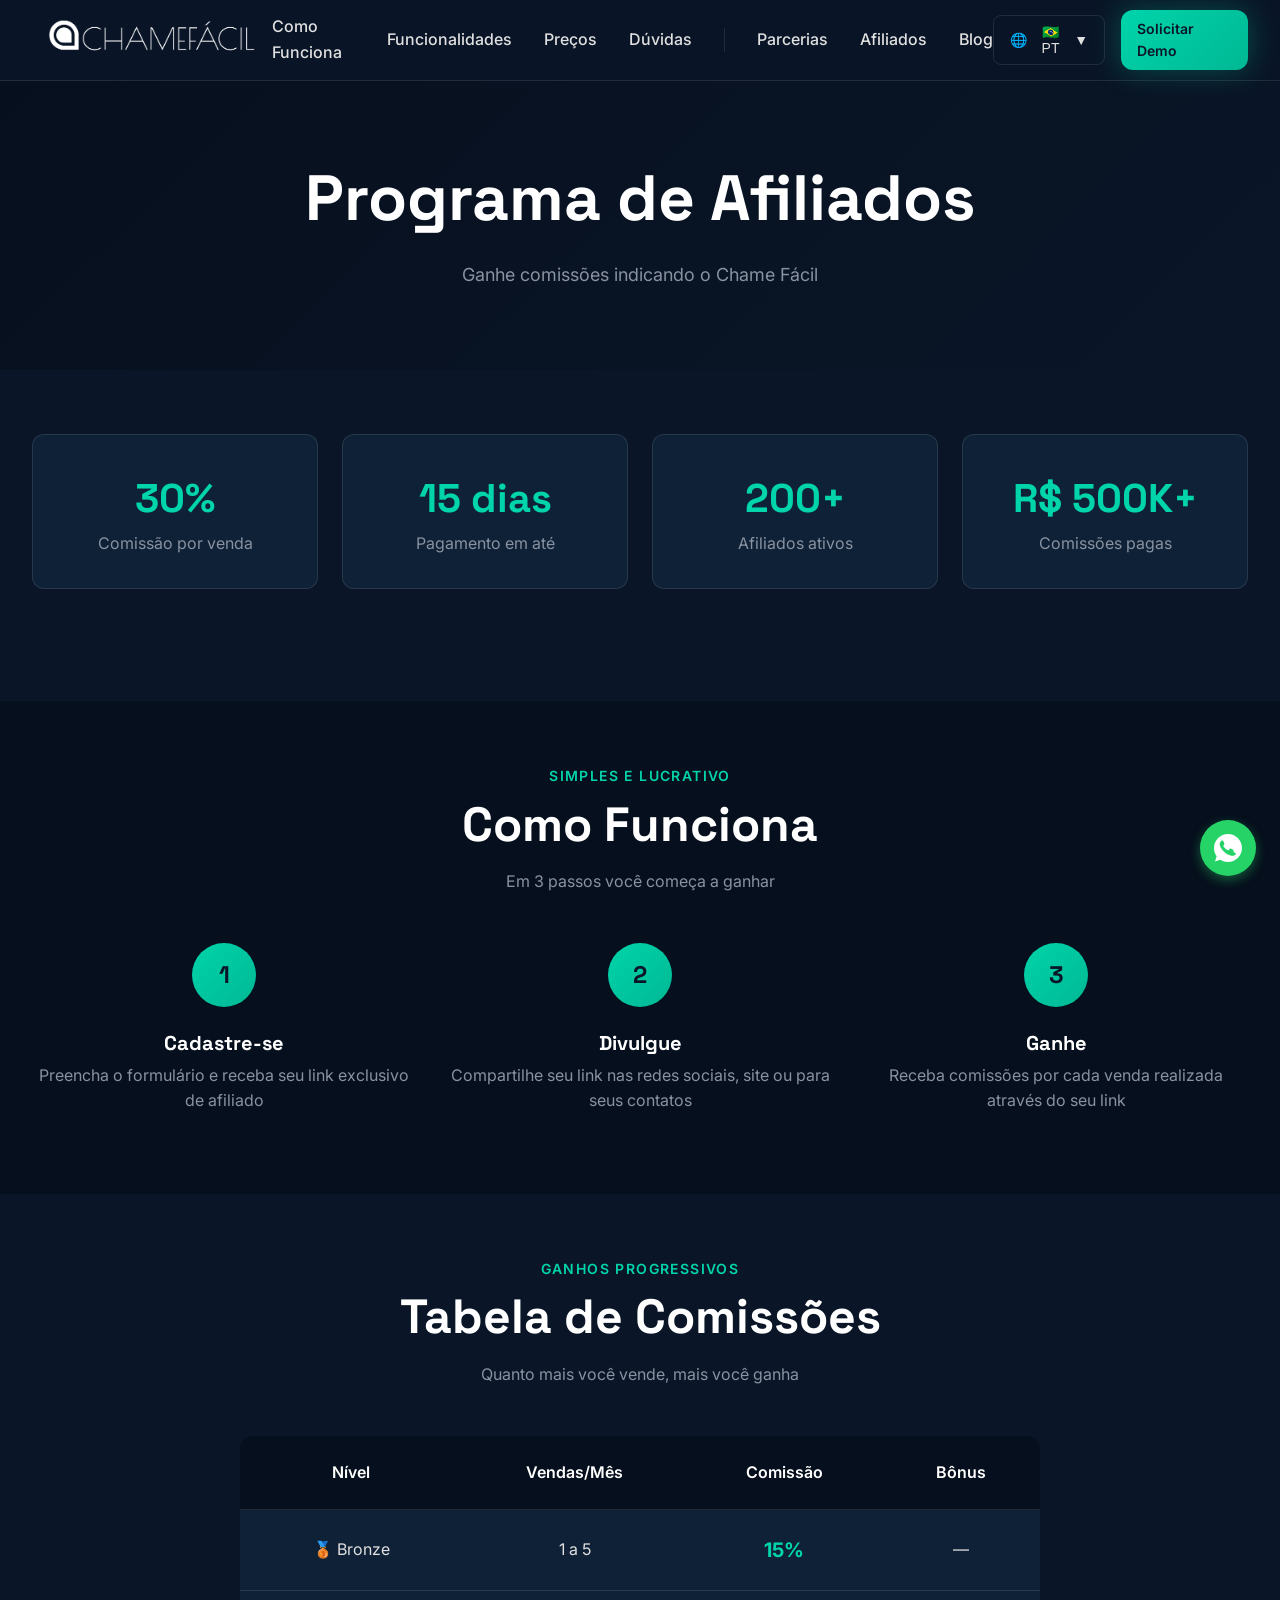
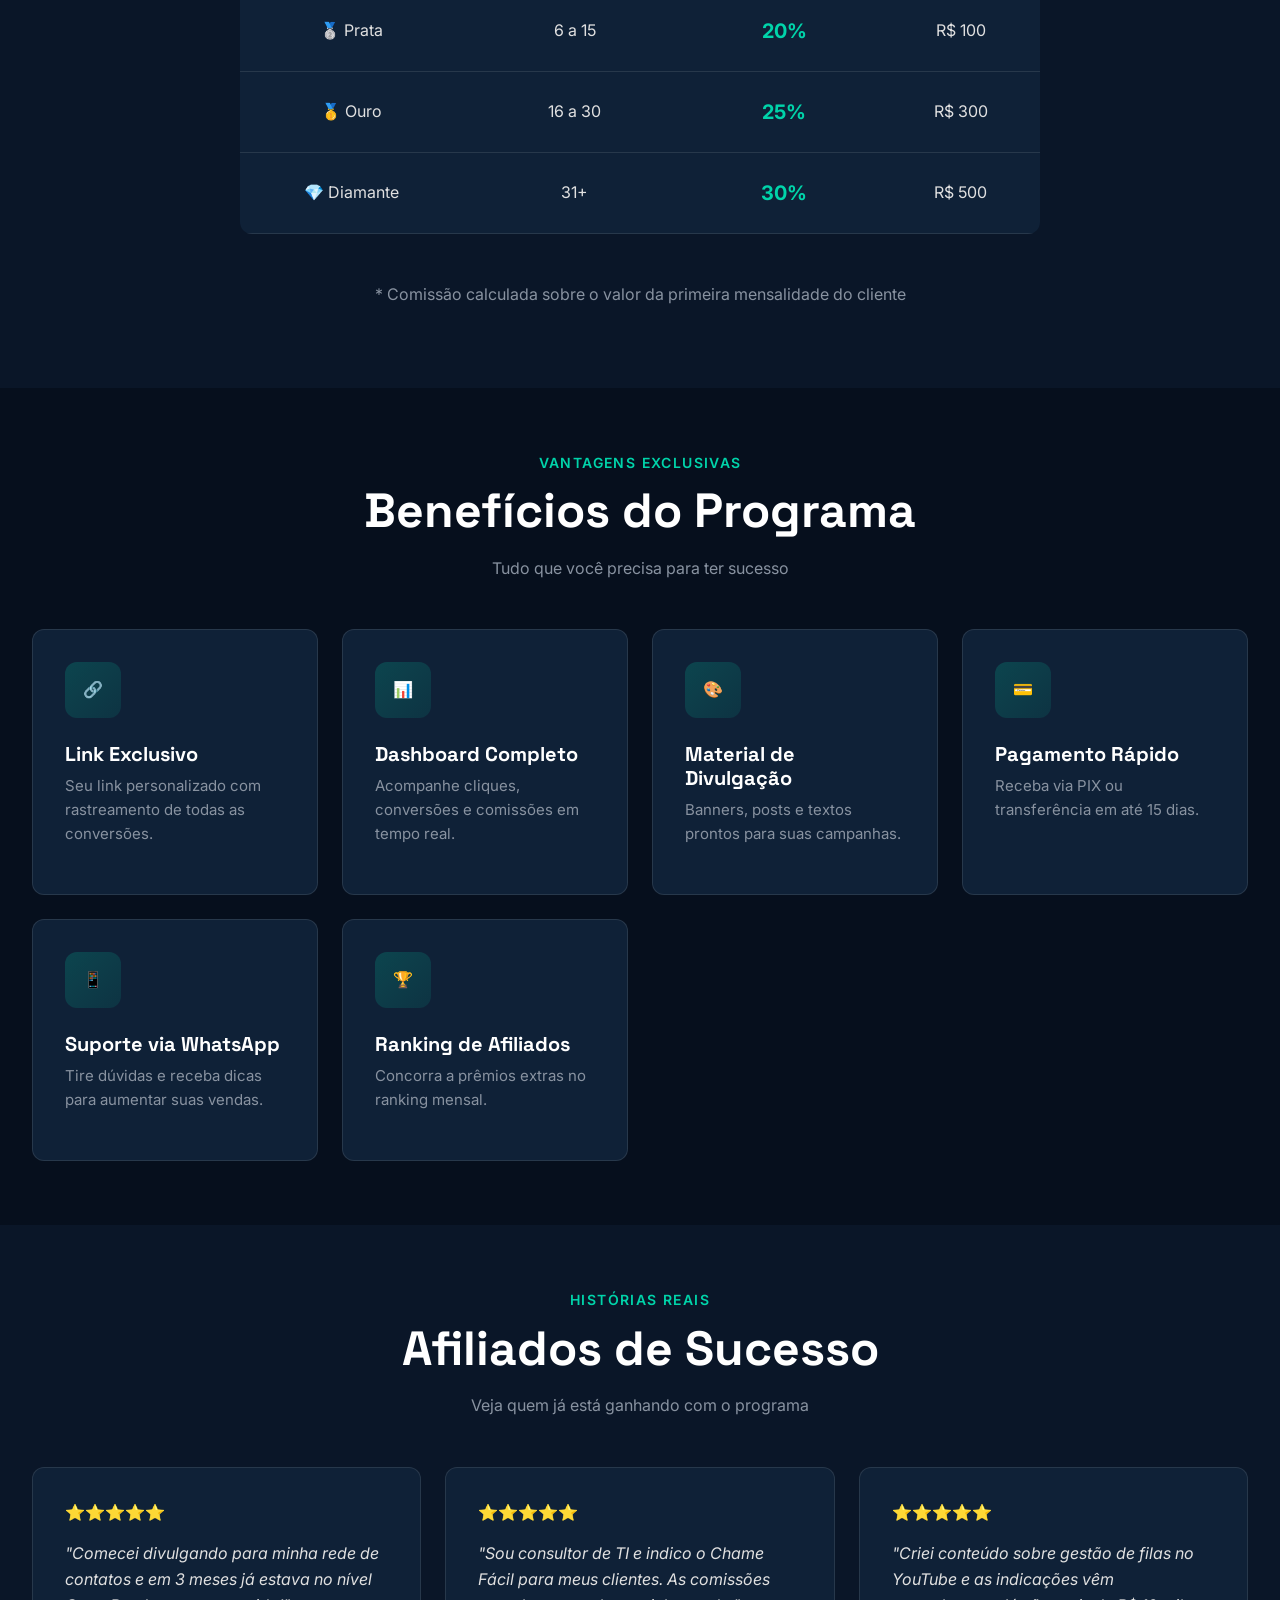
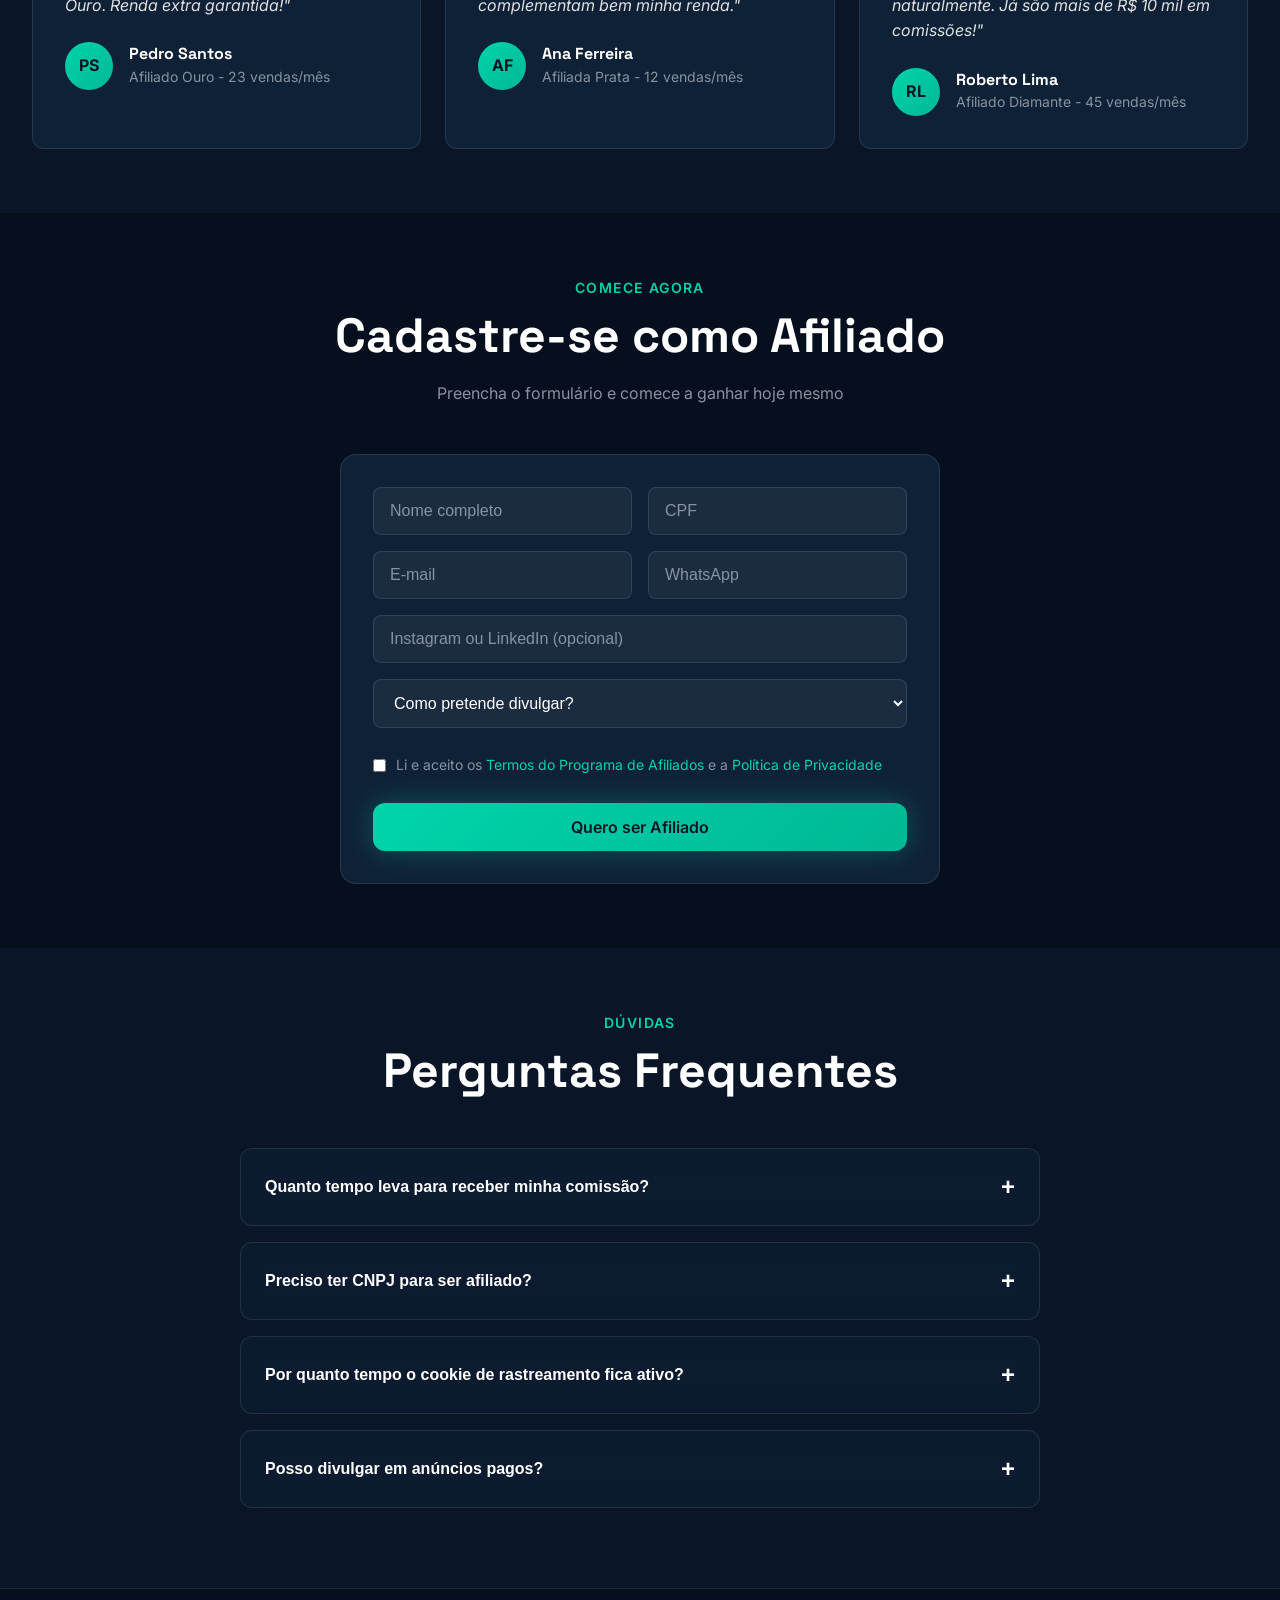
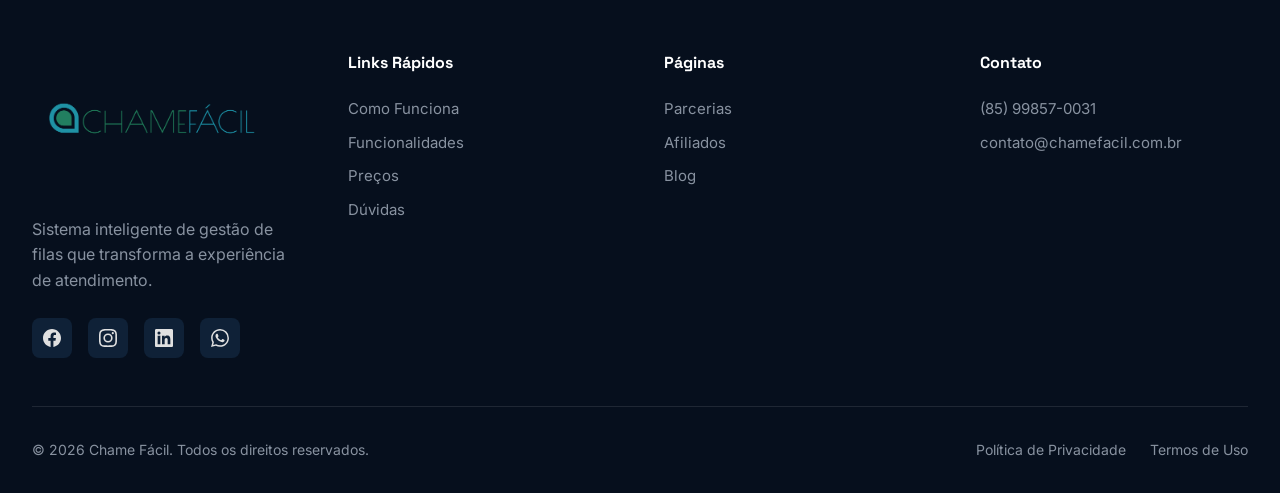
==== commit dc2be89f: "feat: links redes sociais e FAQ cards com blur" ====
--- a/pages/afiliados.html
+++ b/pages/afiliados.html
@@ -365,9 +365,9 @@
           </a>
           <p>Sistema inteligente de gestão de filas que transforma a experiência de atendimento.</p>
           <div class="footer-social">
-            <a href="#" aria-label="Facebook"><svg viewBox="0 0 24 24" width="18" height="18" fill="currentColor"><path d="M24 12.073c0-6.627-5.373-12-12-12s-12 5.373-12 12c0 5.99 4.388 10.954 10.125 11.854v-8.385H7.078v-3.47h3.047V9.43c0-3.007 1.792-4.669 4.533-4.669 1.312 0 2.686.235 2.686.235v2.953H15.83c-1.491 0-1.956.925-1.956 1.874v2.25h3.328l-.532 3.47h-2.796v8.385C19.612 23.027 24 18.062 24 12.073z"/></svg></a>
-            <a href="#" aria-label="Instagram"><svg viewBox="0 0 24 24" width="18" height="18" fill="currentColor"><path d="M12 2.163c3.204 0 3.584.012 4.85.07 3.252.148 4.771 1.691 4.919 4.919.058 1.265.069 1.645.069 4.849 0 3.205-.012 3.584-.069 4.849-.149 3.225-1.664 4.771-4.919 4.919-1.266.058-1.644.07-4.85.07-3.204 0-3.584-.012-4.849-.07-3.26-.149-4.771-1.699-4.919-4.92-.058-1.265-.07-1.644-.07-4.849 0-3.204.013-3.583.07-4.849.149-3.227 1.664-4.771 4.919-4.919 1.266-.057 1.645-.069 4.849-.069zM12 0C8.741 0 8.333.014 7.053.072 2.695.272.273 2.69.073 7.052.014 8.333 0 8.741 0 12c0 3.259.014 3.668.072 4.948.2 4.358 2.618 6.78 6.98 6.98C8.333 23.986 8.741 24 12 24c3.259 0 3.668-.014 4.948-.072 4.354-.2 6.782-2.618 6.979-6.98.059-1.28.073-1.689.073-4.948 0-3.259-.014-3.667-.072-4.947-.196-4.354-2.617-6.78-6.979-6.98C15.668.014 15.259 0 12 0zm0 5.838a6.162 6.162 0 100 12.324 6.162 6.162 0 000-12.324zM12 16a4 4 0 110-8 4 4 0 010 8zm6.406-11.845a1.44 1.44 0 100 2.881 1.44 1.44 0 000-2.881z"/></svg></a>
-            <a href="#" aria-label="LinkedIn"><svg viewBox="0 0 24 24" width="18" height="18" fill="currentColor"><path d="M20.447 20.452h-3.554v-5.569c0-1.328-.027-3.037-1.852-3.037-1.853 0-2.136 1.445-2.136 2.939v5.667H9.351V9h3.414v1.561h.046c.477-.9 1.637-1.85 3.37-1.85 3.601 0 4.267 2.37 4.267 5.455v6.286zM5.337 7.433a2.062 2.062 0 01-2.063-2.065 2.064 2.064 0 112.063 2.065zm1.782 13.019H3.555V9h3.564v11.452zM22.225 0H1.771C.792 0 0 .774 0 1.729v20.542C0 23.227.792 24 1.771 24h20.451C23.2 24 24 23.227 24 22.271V1.729C24 .774 23.2 0 22.222 0h.003z"/></svg></a>
+            <a href="https://www.facebook.com/ProlinsSolution/" target="_blank" rel="noopener noreferrer" aria-label="Facebook"><svg viewBox="0 0 24 24" width="18" height="18" fill="currentColor"><path d="M24 12.073c0-6.627-5.373-12-12-12s-12 5.373-12 12c0 5.99 4.388 10.954 10.125 11.854v-8.385H7.078v-3.47h3.047V9.43c0-3.007 1.792-4.669 4.533-4.669 1.312 0 2.686.235 2.686.235v2.953H15.83c-1.491 0-1.956.925-1.956 1.874v2.25h3.328l-.532 3.47h-2.796v8.385C19.612 23.027 24 18.062 24 12.073z"/></svg></a>
+            <a href="https://www.instagram.com/chamefacil" target="_blank" rel="noopener noreferrer" aria-label="Instagram"><svg viewBox="0 0 24 24" width="18" height="18" fill="currentColor"><path d="M12 2.163c3.204 0 3.584.012 4.85.07 3.252.148 4.771 1.691 4.919 4.919.058 1.265.069 1.645.069 4.849 0 3.205-.012 3.584-.069 4.849-.149 3.225-1.664 4.771-4.919 4.919-1.266.058-1.644.07-4.85.07-3.204 0-3.584-.012-4.849-.07-3.26-.149-4.771-1.699-4.919-4.92-.058-1.265-.07-1.644-.07-4.849 0-3.204.013-3.583.07-4.849.149-3.227 1.664-4.771 4.919-4.919 1.266-.057 1.645-.069 4.849-.069zM12 0C8.741 0 8.333.014 7.053.072 2.695.272.273 2.69.073 7.052.014 8.333 0 8.741 0 12c0 3.259.014 3.668.072 4.948.2 4.358 2.618 6.78 6.98 6.98C8.333 23.986 8.741 24 12 24c3.259 0 3.668-.014 4.948-.072 4.354-.2 6.782-2.618 6.979-6.98.059-1.28.073-1.689.073-4.948 0-3.259-.014-3.667-.072-4.947-.196-4.354-2.617-6.78-6.979-6.98C15.668.014 15.259 0 12 0zm0 5.838a6.162 6.162 0 100 12.324 6.162 6.162 0 000-12.324zM12 16a4 4 0 110-8 4 4 0 010 8zm6.406-11.845a1.44 1.44 0 100 2.881 1.44 1.44 0 000-2.881z"/></svg></a>
+            <a href="https://www.linkedin.com/company/prolins-it-solution/" target="_blank" rel="noopener noreferrer" aria-label="LinkedIn"><svg viewBox="0 0 24 24" width="18" height="18" fill="currentColor"><path d="M20.447 20.452h-3.554v-5.569c0-1.328-.027-3.037-1.852-3.037-1.853 0-2.136 1.445-2.136 2.939v5.667H9.351V9h3.414v1.561h.046c.477-.9 1.637-1.85 3.37-1.85 3.601 0 4.267 2.37 4.267 5.455v6.286zM5.337 7.433a2.062 2.062 0 01-2.063-2.065 2.064 2.064 0 112.063 2.065zm1.782 13.019H3.555V9h3.564v11.452zM22.225 0H1.771C.792 0 0 .774 0 1.729v20.542C0 23.227.792 24 1.771 24h20.451C23.2 24 24 23.227 24 22.271V1.729C24 .774 23.2 0 22.222 0h.003z"/></svg></a>
             <a href="https://wa.me/5585998570031" aria-label="WhatsApp"><svg viewBox="0 0 24 24" width="18" height="18" fill="currentColor"><path d="M17.472 14.382c-.297-.149-1.758-.867-2.03-.967-.273-.099-.471-.148-.67.15-.197.297-.767.966-.94 1.164-.173.199-.347.223-.644.075-.297-.15-1.255-.463-2.39-1.475-.883-.788-1.48-1.761-1.653-2.059-.173-.297-.018-.458.13-.606.134-.133.298-.347.446-.52.149-.174.198-.298.298-.497.099-.198.05-.371-.025-.52-.075-.149-.669-1.612-.916-2.207-.242-.579-.487-.5-.669-.51-.173-.008-.371-.01-.57-.01-.198 0-.52.074-.792.372-.272.297-1.04 1.016-1.04 2.479 0 1.462 1.065 2.875 1.213 3.074.149.198 2.096 3.2 5.077 4.487.709.306 1.262.489 1.694.625.712.227 1.36.195 1.871.118.571-.085 1.758-.719 2.006-1.413.248-.694.248-1.289.173-1.413-.074-.124-.272-.198-.57-.347m-5.421 7.403h-.004a9.87 9.87 0 01-5.031-1.378l-.361-.214-3.741.982.998-3.648-.235-.374a9.86 9.86 0 01-1.51-5.26c.001-5.45 4.436-9.884 9.888-9.884 2.64 0 5.122 1.03 6.988 2.898a9.825 9.825 0 012.893 6.994c-.003 5.45-4.437 9.884-9.885 9.884m8.413-18.297A11.815 11.815 0 0012.05 0C5.495 0 .16 5.335.157 11.892c0 2.096.547 4.142 1.588 5.945L.057 24l6.305-1.654a11.882 11.882 0 005.683 1.448h.005c6.554 0 11.89-5.335 11.893-11.893a11.821 11.821 0 00-3.48-8.413z"/></svg></a>
           </div>
         </div>
--- a/css/styles.css
+++ b/css/styles.css
@@ -276,6 +276,25 @@
   width: auto;
 }
 
+@media (max-width: 767px) {
+  .logo-img {
+    height: 80px;
+  }
+
+  .header-inner {
+    height: 60px;
+  }
+
+  .header-actions {
+    gap: 4px;
+  }
+
+  .language-btn {
+    font-size: 0.75rem;
+    padding: 6px 8px;
+  }
+}
+
 .nav {
   display: none;
   align-items: center;
@@ -402,10 +421,14 @@
   left: 0;
   right: 0;
   bottom: 0;
-  background: var(--bg-dark);
+  /* background: rgba(10, 22, 40, 0.95); */
+  background: rgba(15, 33, 55, 0.9);
+  backdrop-filter: blur(20px);
+  -webkit-backdrop-filter: blur(20px);
   padding: var(--spacing-lg);
   transform: translateX(100%);
   transition: transform var(--transition-normal);
+  z-index: 999;
 }
 
 .mobile-nav.active {
@@ -949,13 +972,40 @@
 /* ============================================
    11. FAQ SECTION
    ============================================ */
+#faq {
+  position: relative;
+  overflow: hidden;
+}
+
+#faq::before {
+  content: '';
+  position: absolute;
+  top: 50%;
+  left: 50%;
+  transform: translate(-50%, -50%);
+  width: 900px;
+  height: 900px;
+  background: url('../images/icone.png') no-repeat center center;
+  background-size: contain;
+  opacity: 0.12;
+  pointer-events: none;
+  z-index: 0;
+}
+
+#faq > * {
+  position: relative;
+  z-index: 1;
+}
+
 .faq-list {
   max-width: 800px;
   margin: 0 auto;
 }
 
 .faq-item {
-  background: var(--bg-card);
+  background: rgba(15, 33, 55, 0.5);
+  backdrop-filter: blur(12px);
+  -webkit-backdrop-filter: blur(12px);
   border: 1px solid var(--border-light);
   border-radius: var(--radius-lg);
   margin-bottom: var(--spacing-sm);
